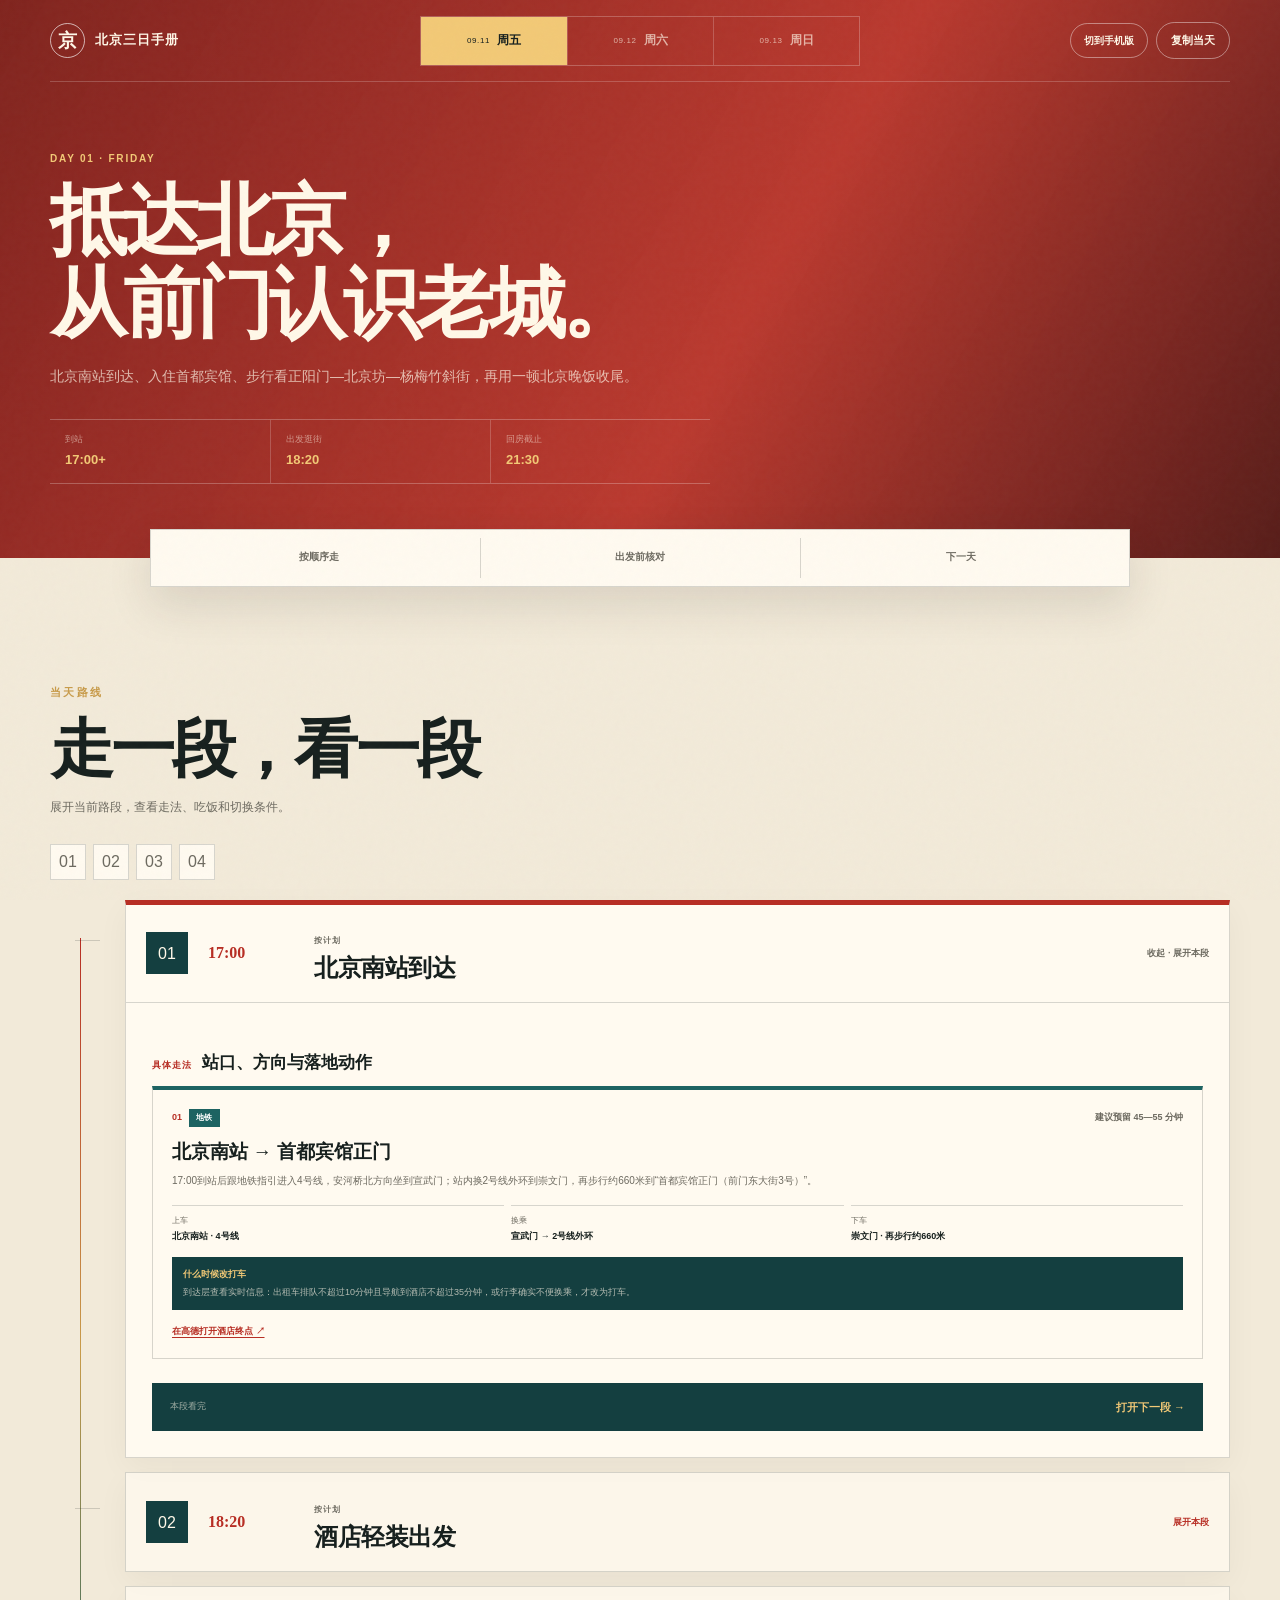
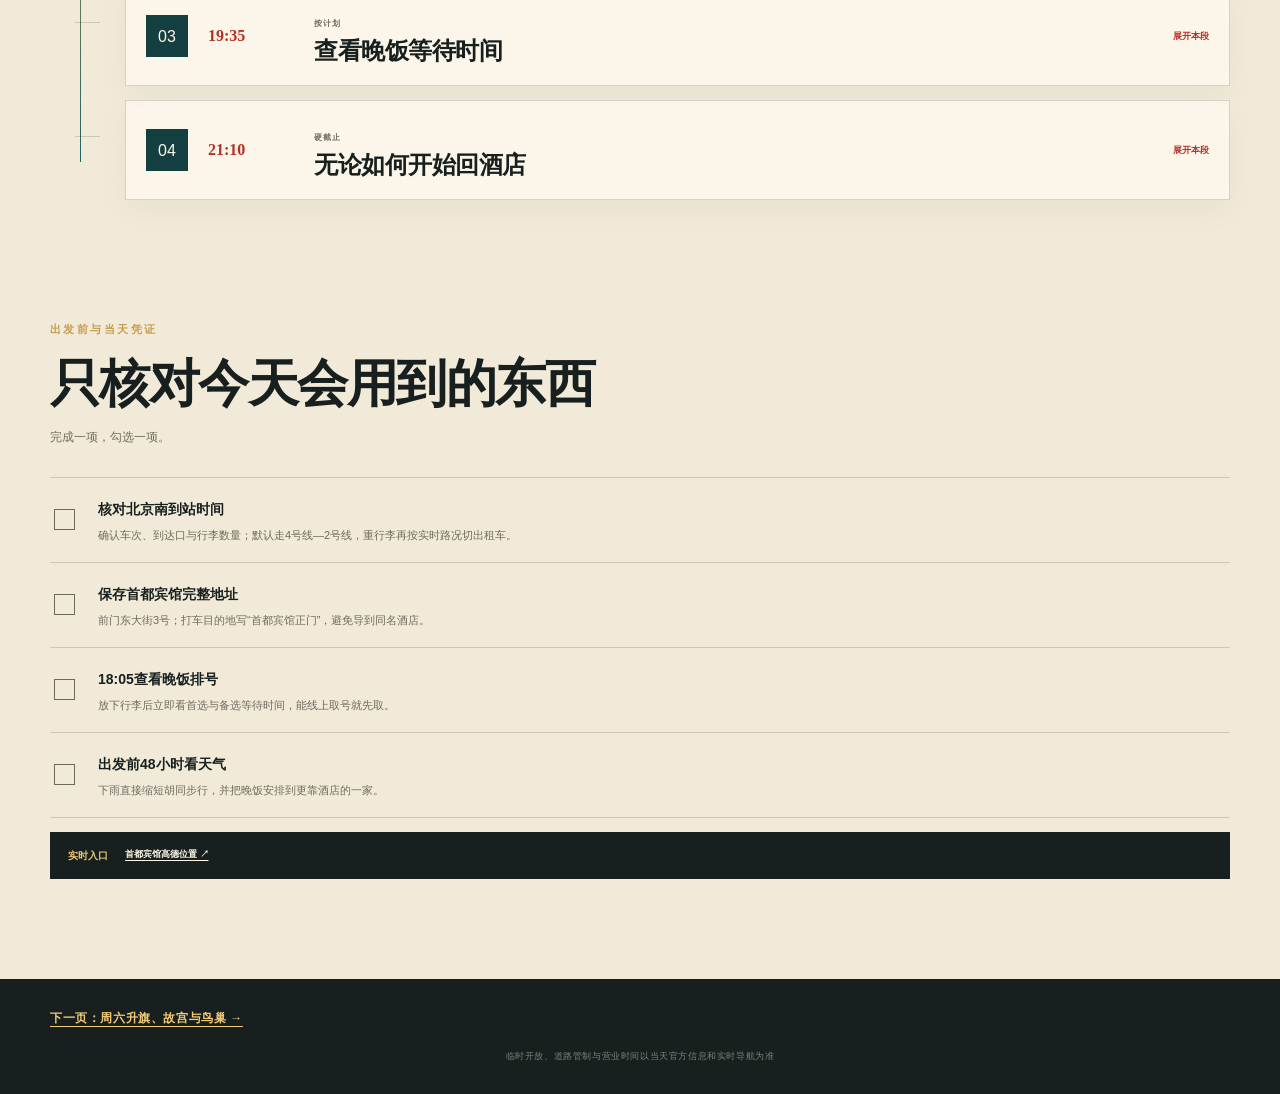
==== friday.html @ 3144ec27 "Publish Beijing three-day travel guide" ====
<!doctype html>
<html lang="zh-CN">
<head>
  <meta charset="utf-8">
  <meta name="viewport" content="width=device-width, initial-scale=1">
  <meta name="description" content="2026年9月11日北京周五抵达、前门老城与晚餐完整执行页">
  <title>周五｜抵达北京与前门老城</title>
  <link rel="stylesheet" href="styles.css">
  <link rel="stylesheet" href="daily.css">
</head>
<body data-day="friday">
  <header class="daily-hero">
    <nav class="day-switcher" aria-label="切换每日行程">
      <a class="daily-brand" href="friday.html"><span>京</span><b>北京三日手册</b></a>
      <div class="day-tabs">
        <a href="friday.html" aria-current="page"><small>09.11</small><b>周五</b></a>
        <a href="saturday.html"><small>09.12</small><b>周六</b></a>
        <a href="sunday.html"><small>09.13</small><b>周日</b></a>
      </div>
      <div class="day-actions"><button id="viewMode" type="button" aria-pressed="false">切到手机版</button><button id="copyDay" type="button">复制当天</button></div>
    </nav>
    <div class="daily-hero-inner">
      <p class="daily-sequence">DAY 01 · FRIDAY</p>
      <h1>抵达北京，<br>从前门认识老城。</h1>
      <p>北京南站到达、入住首都宾馆、步行看正阳门—北京坊—杨梅竹斜街，再用一顿北京晚饭收尾。</p>
      <dl><div><dt>到站</dt><dd>17:00+</dd></div><div><dt>出发逛街</dt><dd>18:20</dd></div><div><dt>回房截止</dt><dd>21:30</dd></div></dl>
    </div>
  </header>
  <main class="daily-page-main">
    <nav class="daily-index" aria-label="本页索引"><a href="#journey">按顺序走</a><a href="#before-you-go">出发前核对</a><a href="saturday.html">下一天</a></nav>
    <section class="daily-loading" id="dailyLoading"><span></span><p>正在整理周五手册…</p></section>
    <section class="daily-journey" id="journey"><div id="journeyContent"></div></section>
    <section class="daily-before" id="before-you-go"></section>
  </main>
  <footer class="daily-footer"><a href="saturday.html">下一页：周六升旗、故宫与鸟巢 →</a><p>临时开放、道路管制与营业时间以当天官方信息和实时导航为准</p></footer>
  <div class="toast" id="toast" role="status" aria-live="polite"></div>
  <script src="daily-page.js" defer></script>
</body>
</html>
---- styles.css ----
:root {
  --paper: #f2ead9;
  --paper-deep: #e5d8bf;
  --cream: #fffaf0;
  --ink: #17201e;
  --muted: #6d6a60;
  --cinnabar: #b72e24;
  --red-dark: #7e201b;
  --jade: #1d6362;
  --jade-dark: #143f40;
  --gold: #c89b4a;
  --line: rgba(23, 32, 30, .17);
  --shadow: 0 18px 45px rgba(41, 35, 25, .12);
  --display: "STSong", "Songti SC", "SimSun", serif;
  --body: "FZLanTingHeiS-R-GB", "PingFang SC", "Microsoft YaHei", sans-serif;
}

* { box-sizing: border-box; }

html { scroll-behavior: smooth; }

body {
  margin: 0;
  color: var(--ink);
  background: var(--paper);
  font-family: var(--body);
  line-height: 1.7;
}

body::before {
  content: "";
  position: fixed;
  inset: 0;
  pointer-events: none;
  z-index: 100;
  opacity: .18;
  background-image: url("data:image/svg+xml,%3Csvg viewBox='0 0 180 180' xmlns='http://www.w3.org/2000/svg'%3E%3Cfilter id='n'%3E%3CfeTurbulence type='fractalNoise' baseFrequency='.85' numOctaves='3' stitchTiles='stitch'/%3E%3C/filter%3E%3Crect width='100%25' height='100%25' filter='url(%23n)' opacity='.13'/%3E%3C/svg%3E");
}

a { color: inherit; }
button, input { font: inherit; }
button { color: inherit; }

:focus-visible {
  outline: 3px solid var(--gold);
  outline-offset: 3px;
}

.paper-noise {
  position: absolute;
  inset: 0 0 auto;
  height: 660px;
  overflow: hidden;
  pointer-events: none;
}

.paper-noise::before,
.paper-noise::after {
  content: "";
  position: absolute;
  border: 1px solid rgba(255,255,255,.12);
  border-radius: 50%;
}

.paper-noise::before { width: 420px; height: 420px; right: -110px; top: 90px; }
.paper-noise::after { width: 250px; height: 250px; right: -25px; top: 175px; }

.hero {
  min-height: 660px;
  color: #fff8e8;
  background:
    linear-gradient(120deg, rgba(126,32,27,.98), rgba(183,46,36,.94) 57%, rgba(84,25,22,.98)),
    repeating-linear-gradient(90deg, transparent 0 79px, rgba(255,255,255,.04) 80px 81px);
  position: relative;
  overflow: hidden;
}

.hero::after {
  content: "北 京";
  position: absolute;
  right: -30px;
  bottom: 15px;
  color: rgba(255,255,255,.045);
  font: 700 220px/1 var(--display);
  letter-spacing: -.12em;
  pointer-events: none;
}

.topbar {
  width: min(1200px, calc(100% - 48px));
  min-height: 76px;
  margin: 0 auto;
  display: flex;
  align-items: center;
  gap: 34px;
  border-bottom: 1px solid rgba(255,255,255,.2);
  position: relative;
  z-index: 2;
}

.brand {
  display: inline-flex;
  align-items: center;
  gap: 12px;
  text-decoration: none;
  white-space: nowrap;
}

.brand span {
  width: 38px;
  height: 38px;
  display: grid;
  place-items: center;
  border: 1px solid rgba(255,255,255,.72);
  border-radius: 50%;
  font-family: var(--display);
  font-size: 21px;
}

.brand b { font-size: 15px; letter-spacing: .08em; }

.nav-links {
  display: flex;
  align-items: center;
  gap: 24px;
  margin-left: auto;
}

.nav-links a {
  color: rgba(255,248,232,.75);
  text-decoration: none;
  font-size: 13px;
  position: relative;
}

.nav-links a:hover,
.nav-links a.active { color: #fff; }

.nav-links a.active::after {
  content: "";
  position: absolute;
  left: 0;
  right: 0;
  bottom: -10px;
  height: 2px;
  background: var(--gold);
}

.copy-plan,
.quiet-link {
  border: 0;
  background: transparent;
  cursor: pointer;
}

.copy-plan {
  padding: 8px 14px;
  border: 1px solid rgba(255,255,255,.42);
  border-radius: 999px;
  color: #fff8e8;
  font-size: 12px;
}

.copy-plan:hover { background: rgba(255,255,255,.1); }

.hero-inner {
  width: min(1120px, calc(100% - 48px));
  margin: 0 auto;
  padding: 86px 0 92px;
  display: grid;
  grid-template-columns: minmax(0, 1.5fr) minmax(300px, .7fr);
  align-items: center;
  gap: 82px;
  position: relative;
  z-index: 1;
}

.eyebrow {
  margin: 0 0 14px;
  color: var(--gold);
  font-size: 11px;
  font-weight: 800;
  letter-spacing: .22em;
  text-transform: uppercase;
}

.hero h1 {
  margin: 0;
  max-width: 720px;
  font: 700 clamp(46px, 6vw, 78px)/1.12 var(--display);
  letter-spacing: -.04em;
}

.hero h1 em { color: #f2c976; font-style: normal; }

.hero-lead {
  max-width: 650px;
  margin: 25px 0 0;
  color: rgba(255,248,232,.79);
  font-size: 16px;
}

.hero-actions {
  display: flex;
  align-items: center;
  gap: 20px;
  margin-top: 30px;
}

.primary-link {
  padding: 12px 20px;
  color: var(--red-dark);
  background: #f4cf7d;
  border-radius: 2px;
  text-decoration: none;
  font-size: 13px;
  font-weight: 800;
}

.quiet-link {
  color: rgba(255,248,232,.8);
  text-decoration: underline;
  text-underline-offset: 5px;
  font-size: 13px;
}

.status-row { display: flex; flex-wrap: wrap; gap: 8px; margin-top: 30px; }

.status {
  padding: 5px 9px;
  border: 1px solid rgba(255,255,255,.25);
  color: rgba(255,248,232,.78);
  font-size: 10px;
  letter-spacing: .04em;
}

.status.locked { color: #fff; border-color: rgba(244,207,125,.68); }
.status.pending { border-style: dashed; }

.trip-ticket {
  padding: 24px 25px 18px;
  color: var(--ink);
  background: var(--cream);
  border-radius: 3px;
  box-shadow: 0 24px 70px rgba(51,17,14,.33);
  transform: rotate(1.5deg);
  position: relative;
}

.trip-ticket::before,
.trip-ticket::after {
  content: "";
  position: absolute;
  width: 18px;
  height: 18px;
  top: 53%;
  border-radius: 50%;
  background: #94261f;
}

.trip-ticket::before { left: -9px; }
.trip-ticket::after { right: -9px; }

.ticket-head,
.ticket-route { display: flex; align-items: center; justify-content: space-between; }

.ticket-head {
  padding-bottom: 16px;
  border-bottom: 1px dashed var(--line);
  color: var(--muted);
  font-size: 10px;
  font-weight: 800;
  letter-spacing: .16em;
}

.ticket-head b {
  width: 34px;
  height: 34px;
  display: grid;
  place-items: center;
  color: var(--cream);
  background: var(--cinnabar);
  border-radius: 50%;
  font: 700 18px var(--display);
}

.ticket-route { gap: 12px; padding: 22px 0 18px; font: 700 22px var(--display); }
.ticket-route i { flex: 1; height: 1px; background: var(--ink); position: relative; }
.ticket-route i::after { content: "◆"; position: absolute; right: 42%; top: -10px; color: var(--cinnabar); font-size: 12px; }
.trip-ticket dl { display: grid; grid-template-columns: 1fr 1fr; gap: 12px; margin: 0; }
.trip-ticket dl div { border-top: 1px solid var(--line); padding-top: 9px; }
.trip-ticket dt { color: var(--muted); font-size: 10px; }
.trip-ticket dd { margin: 2px 0 0; font-size: 13px; font-weight: 800; }
.trip-ticket > p { margin: 17px 0 0; padding-top: 12px; border-top: 1px dashed var(--line); color: var(--cinnabar); font-size: 12px; font-weight: 800; text-align: center; }

.axis-band {
  position: absolute;
  left: 0;
  right: 0;
  bottom: 0;
  height: 45px;
  display: flex;
  align-items: center;
  justify-content: center;
  gap: 14px;
  color: rgba(255,248,232,.55);
  border-top: 1px solid rgba(255,255,255,.16);
  font-size: 10px;
  letter-spacing: .12em;
}

.axis-band i { width: 45px; height: 1px; background: rgba(255,255,255,.28); }

main { overflow: hidden; }
section { scroll-margin-top: 78px; }

.overview-section,
.execution-section,
.transport-section,
.day-section,
.food-section,
.booking-section,
.source-desk {
  width: min(1180px, calc(100% - 48px));
  margin: 0 auto;
}

.overview-section { padding: 100px 0 84px; }

.execution-section {
  padding: 88px clamp(24px, 3vw, 40px) 96px;
  border-top: 1px solid rgba(255,255,255,.12);
  color: #f9f1e2;
  background:
    linear-gradient(120deg, rgba(20,63,64,.99), rgba(17,49,50,.98)),
    repeating-linear-gradient(0deg, transparent 0 39px, rgba(255,255,255,.025) 40px 41px);
  position: relative;
}

.execution-section::before {
  content: "出 发";
  position: absolute;
  top: 20px;
  right: 3vw;
  color: rgba(255,255,255,.035);
  font: 800 clamp(72px, 12vw, 170px)/1 var(--body);
  letter-spacing: -.08em;
  pointer-events: none;
}

.execution-heading {
  display: flex;
  align-items: end;
  justify-content: space-between;
  gap: 32px;
  margin-bottom: 30px;
  position: relative;
}

.execution-heading > div { max-width: 760px; }
.execution-heading h2 { margin: 0; font: 700 clamp(36px, 4vw, 54px)/1.16 var(--display); }
.execution-heading p:last-child { margin: 14px 0 0; color: rgba(249,241,226,.66); }

.freeze-link {
  flex: 0 0 auto;
  padding: 10px 14px;
  color: #f2c976;
  border: 1px solid rgba(242,201,118,.42);
  text-decoration: none;
  font-size: 11px;
  font-weight: 800;
}

.execution-legend {
  display: flex;
  align-items: center;
  flex-wrap: wrap;
  gap: 14px 20px;
  padding: 13px 16px;
  border: 1px solid rgba(255,255,255,.13);
  background: rgba(0,0,0,.09);
  font-size: 10px;
}

.execution-legend span { display: inline-flex; align-items: center; gap: 7px; color: rgba(249,241,226,.7); }
.execution-legend i { width: 9px; height: 9px; border-radius: 50%; }
.execution-legend i.confirmed { background: #f2c976; }
.execution-legend i.provisional { border: 1px dashed rgba(249,241,226,.7); }
.execution-legend i.live { background: var(--cinnabar); }
.execution-legend b { margin-left: auto; color: #fff; font-weight: 700; }

.dispatch-grid {
  display: grid;
  grid-template-columns: .92fr 1.18fr .92fr;
  gap: 14px;
  margin-top: 16px;
  align-items: start;
}

.dispatch-card {
  border: 1px solid rgba(255,255,255,.16);
  background: rgba(255,255,255,.035);
  box-shadow: 0 18px 45px rgba(0,0,0,.11);
}

.dispatch-card.featured { background: rgba(255,255,255,.075); border-top: 4px solid #f2c976; }
.dispatch-card > header { min-height: 153px; padding: 23px 23px 20px; border-bottom: 1px solid rgba(255,255,255,.12); }
.dispatch-card > header span { color: #f2c976; font-size: 10px; font-weight: 900; letter-spacing: .15em; }
.dispatch-card > header h3 { margin: 7px 0 7px; font: 700 24px/1.25 var(--display); }
.dispatch-card > header p { margin: 0; color: rgba(249,241,226,.56); font-size: 11px; }

.dispatch-list { margin: 0; padding: 0; list-style: none; }
.dispatch-list li { display: grid; grid-template-columns: 56px 1fr; gap: 12px; padding: 17px 20px; border-bottom: 1px solid rgba(255,255,255,.1); position: relative; }
.dispatch-list li::before { content: ""; width: 3px; position: absolute; left: 0; top: 14px; bottom: 14px; background: #f2c976; }
.dispatch-list li.provisional::before { background: transparent; border-left: 2px dashed rgba(249,241,226,.46); }
.dispatch-list li.live::before { background: #d55a4e; }
.dispatch-list li.hard { background: rgba(183,46,36,.15); }
.dispatch-list time { color: #f2c976; font-size: 11px; font-weight: 900; }
.dispatch-list b { display: block; font-size: 12px; }
.dispatch-list p { margin: 5px 0 0; color: rgba(249,241,226,.58); font-size: 10px; line-height: 1.65; }

.route-buttons { display: flex; flex-wrap: wrap; gap: 7px; padding: 16px 20px 20px; }
.route-buttons a { padding: 6px 9px; border: 1px solid rgba(255,255,255,.16); color: rgba(249,241,226,.78); text-decoration: none; font-size: 9px; font-weight: 800; }
.route-buttons a:hover { color: #f2c976; border-color: rgba(242,201,118,.52); }

.switchboard {
  display: grid;
  grid-template-columns: repeat(4, 1fr);
  margin-top: 16px;
  border: 1px solid rgba(255,255,255,.14);
}

.switchboard div { padding: 17px 18px; }
.switchboard div + div { border-left: 1px solid rgba(255,255,255,.13); }
.switchboard span { display: block; color: #f2c976; font-size: 9px; font-weight: 900; }
.switchboard b { display: block; margin-top: 6px; font-size: 12px; }
.switchboard p { margin: 5px 0 0; color: rgba(249,241,226,.55); font-size: 10px; }

.food-section .section-heading { max-width: 920px; }

.transfer-desk {
  margin-top: 16px;
  padding: 25px;
  display: grid;
  grid-template-columns: 260px 1fr;
  gap: 28px;
  border: 1px solid rgba(255,255,255,.14);
  background: rgba(0,0,0,.08);
}

.transfer-title h3 { margin: 0; font: 700 24px/1.25 var(--display); }
.transfer-title > p:last-child { margin: 10px 0 0; color: rgba(249,241,226,.55); font-size: 10px; }
.transfer-table { display: grid; grid-template-columns: 1fr 1fr; }
.transfer-table div { padding: 11px 15px; border-left: 1px solid rgba(255,255,255,.1); border-bottom: 1px solid rgba(255,255,255,.1); }
.transfer-table div:nth-last-child(-n+2) { border-bottom: 0; }
.transfer-table span { display: block; color: #f2c976; font-size: 9px; font-weight: 900; }
.transfer-table b { display: block; margin-top: 3px; font-size: 11px; }
.transfer-table p { margin: 3px 0 0; color: rgba(249,241,226,.53); font-size: 9px; }

.transfer-more {
  display: inline-block;
  margin-top: 13px;
  color: #f2c976;
  font-size: 10px;
  font-weight: 800;
  text-decoration: none;
  border-bottom: 1px solid rgba(242,201,118,.4);
}

.transport-section { padding: 104px 0 108px; }

.transport-heading {
  display: grid;
  grid-template-columns: minmax(0, 1fr) 310px;
  align-items: end;
  gap: 48px;
  margin-bottom: 34px;
}

.transport-heading > div:first-child { max-width: 760px; }
.transport-heading h2 { margin: 0; font: 700 clamp(36px, 4vw, 54px)/1.16 var(--display); letter-spacing: -.03em; }
.transport-heading > div:first-child > p:last-child { margin: 14px 0 0; color: var(--muted); font-size: 13px; }

.map-truth {
  padding: 16px 18px;
  color: #f9f1e2;
  background: var(--jade-dark);
  border-left: 4px solid var(--gold);
}

.map-truth b,
.map-truth span { display: block; }
.map-truth b { margin-bottom: 7px; color: #f2c976; font-size: 11px; }
.map-truth span { color: rgba(249,241,226,.67); font-size: 9px; line-height: 1.75; }

.city-orientation {
  display: grid;
  grid-template-columns: minmax(0, 1.55fr) minmax(285px, .65fr);
  gap: 18px;
}

.city-map-card,
.transport-rules {
  margin: 0;
  border: 1px solid var(--line);
  background: rgba(255,250,240,.56);
}

.city-map-card { padding: 21px 23px 17px; }
.city-map-card figcaption { display: flex; align-items: baseline; justify-content: space-between; gap: 20px; margin-bottom: 13px; }
.city-map-card figcaption b { font: 700 22px var(--display); }
.city-map-card figcaption span { color: var(--muted); font-size: 10px; }
.city-route-map { display: block; width: 100%; max-height: 520px; border: 1px solid rgba(23,32,30,.1); background: #e8ddc6; }
.city-grid { fill: none; stroke: rgba(87,77,59,.16); stroke-width: 1; stroke-dasharray: 3 8; }
.line-friday,
.line-saturday,
.line-sunday { fill: none; stroke-width: 7; stroke-linecap: round; stroke-linejoin: round; opacity: .82; }
.line-friday { stroke: var(--cinnabar); }
.line-saturday { stroke: var(--jade); }
.line-sunday { stroke: var(--gold); }
.city-node circle { fill: var(--ink); stroke: #f7eedc; stroke-width: 4; }
.city-node.home circle { fill: var(--cinnabar); }
.city-node text { fill: var(--ink); font: 700 14px var(--body); paint-order: stroke; stroke: #e8ddc6; stroke-width: 5; stroke-linejoin: round; }
.north-mark { fill: var(--cinnabar); font: 900 14px var(--body); letter-spacing: .12em; }
.city-map-legend { display: flex; flex-wrap: wrap; gap: 18px; margin-top: 12px; color: var(--muted); font-size: 10px; }
.city-map-legend span { display: inline-flex; align-items: center; gap: 7px; }
.city-map-legend i { width: 24px; height: 4px; }
.city-map-legend .fri { background: var(--cinnabar); }
.city-map-legend .sat { background: var(--jade); }
.city-map-legend .sun { background: var(--gold); }

.transport-rules { padding: 24px; }
.transport-rules h3 { margin: 0; font: 700 25px var(--display); }
.transport-rules ol { margin: 19px 0 17px; padding: 0; list-style: none; counter-reset: traffic-rule; }
.transport-rules li { display: grid; grid-template-columns: 26px 1fr; gap: 8px 10px; padding: 13px 0; counter-increment: traffic-rule; }
.transport-rules li + li { border-top: 1px solid var(--line); }
.transport-rules li::before { content: "0" counter(traffic-rule); grid-row: 1 / 3; color: var(--cinnabar); font-size: 9px; font-weight: 900; }
.transport-rules li b { font-size: 12px; }
.transport-rules li span { color: var(--muted); font-size: 10px; line-height: 1.65; }
.transport-rules > a { color: var(--cinnabar); font-size: 10px; font-weight: 800; text-underline-offset: 3px; }

.transport-day {
  margin-top: 24px;
  padding: 28px;
  border: 1px solid var(--line);
  background: rgba(255,250,240,.42);
  scroll-margin-top: 86px;
}

.transport-day.saturday-transport { border-top: 5px solid var(--jade); }
.transport-day.sunday-transport { border-top: 5px solid var(--gold); }
.transport-day:not(.saturday-transport):not(.sunday-transport) { border-top: 5px solid var(--cinnabar); }

.transport-day-head {
  display: grid;
  grid-template-columns: minmax(0, 1.15fr) minmax(280px, .85fr);
  gap: 34px;
  align-items: end;
  margin-bottom: 22px;
}

.transport-day-head span { color: var(--cinnabar); font-size: 9px; font-weight: 900; letter-spacing: .16em; }
.saturday-transport .transport-day-head span { color: var(--jade); }
.sunday-transport .transport-day-head span { color: #8b641d; }
.transport-day-head h3 { margin: 5px 0 0; font: 700 28px/1.25 var(--display); }
.transport-day-head p { margin: 0; padding-left: 16px; color: var(--muted); border-left: 2px solid var(--gold); font-size: 11px; }
.transport-day-head p b { display: block; margin-bottom: 3px; color: var(--ink); }

.route-ribbon {
  display: flex;
  align-items: center;
  gap: 9px;
  margin: 0 0 18px;
  padding: 13px 15px;
  overflow-x: auto;
  color: rgba(249,241,226,.82);
  background: var(--jade-dark);
  scrollbar-width: thin;
}
.route-ribbon span { flex: 0 0 auto; font-size: 10px; font-weight: 800; }
.route-ribbon i { width: 28px; height: 2px; flex: 0 0 28px; position: relative; background: rgba(255,255,255,.34); }
.route-ribbon i::after { content: ""; position: absolute; right: -1px; top: -3px; border: 4px solid transparent; border-left-color: currentColor; }
.route-ribbon i.walk { color: #f2c976; background: repeating-linear-gradient(90deg, #f2c976 0 5px, transparent 5px 8px); }
.route-ribbon i.car { color: #e47a6d; background: #e47a6d; }
.route-ribbon i.metro { color: #7bc0bd; background: #7bc0bd; }
.sunday-ribbon { background: #6f5422; }

.journey-grid { display: grid; grid-template-columns: repeat(2, minmax(0, 1fr)); gap: 13px; }
.journey-grid.three { grid-template-columns: repeat(3, minmax(0, 1fr)); }
.journey-leg {
  min-width: 0;
  padding: 19px;
  border: 1px solid var(--line);
  background: var(--cream);
  display: flex;
  flex-direction: column;
}
.journey-leg.primary-leg { border-top: 4px solid var(--jade); }
.journey-leg.alert-leg { border-top: 4px solid var(--cinnabar); background: #fff3e2; }
.leg-top { display: flex; align-items: center; flex-wrap: wrap; gap: 7px; }
.leg-top > b { margin-left: auto; color: var(--muted); font-size: 9px; }
.leg-no { color: var(--cinnabar); font-size: 9px; font-weight: 900; }
.mode { padding: 2px 7px; color: #fff; font-size: 8px; font-weight: 900; letter-spacing: .04em; }
.mode.walk { background: #8f6720; }
.mode.car { background: var(--cinnabar); }
.mode.metro { background: var(--jade); }
.mode.crowd { background: var(--ink); }
.journey-leg h4 { margin: 12px 0 8px; font: 700 19px/1.35 var(--display); }
.journey-leg > p { margin: 0; color: var(--muted); font-size: 10px; line-height: 1.7; }
.leg-details,
.return-branches dl { display: grid; grid-template-columns: repeat(3, minmax(0, 1fr)); gap: 7px; margin: 16px 0 0; }
.leg-details div,
.return-branches dl div { padding-top: 8px; border-top: 1px solid var(--line); }
.leg-details dt,
.return-branches dt { color: var(--muted); font-size: 8px; }
.leg-details dd,
.return-branches dd { margin: 2px 0 0; font-size: 9px; font-weight: 800; line-height: 1.5; }
.leg-switch { margin-top: 14px; padding: 10px 11px; color: #f9f1e2; background: var(--jade-dark); }
.alert-leg .leg-switch { background: var(--red-dark); }
.leg-switch b,
.leg-switch span { display: block; }
.leg-switch b { color: #f2c976; font-size: 9px; }
.leg-switch span { margin-top: 3px; color: rgba(249,241,226,.7); font-size: 9px; line-height: 1.55; }
.map-action { display: inline-block; align-self: flex-start; margin-top: auto; padding-top: 14px; color: var(--cinnabar); font-size: 9px; font-weight: 900; text-underline-offset: 3px; }

.return-branches {
  display: grid;
  grid-template-columns: repeat(2, minmax(0, 1fr));
  gap: 13px;
  margin-top: 18px;
}
.branch-label { grid-column: 1 / -1; display: flex; align-items: baseline; gap: 12px; padding: 13px 16px; color: #f9f1e2; background: #6f5422; }
.branch-label span { color: #f2c976; font-size: 9px; font-weight: 900; }
.branch-label b { font-size: 12px; }
.return-branches article { padding: 20px; border: 1px solid var(--line); background: var(--cream); }
.branch-tag { color: #8b641d; font-size: 9px; font-weight: 900; letter-spacing: .08em; }
.return-branches h4 { margin: 7px 0 8px; font: 700 19px/1.4 var(--display); }
.return-branches article > p { margin: 0; color: var(--muted); font-size: 10px; }

.station-finish {
  display: grid;
  grid-template-columns: minmax(260px, .7fr) minmax(0, 1.1fr) auto;
  align-items: center;
  gap: 24px;
  margin-top: 13px;
  padding: 18px 20px;
  color: #f9f1e2;
  background: var(--red-dark);
}
.station-finish span { color: #f2c976; font-size: 9px; font-weight: 900; }
.station-finish h3 { margin: 3px 0 0; font: 700 19px/1.35 var(--display); }
.station-finish p { margin: 0; color: rgba(249,241,226,.7); font-size: 10px; }
.station-finish a { color: #f2c976; white-space: nowrap; font-size: 9px; font-weight: 900; }

.transport-source-note {
  display: grid;
  grid-template-columns: auto minmax(0, 1fr) auto;
  align-items: center;
  gap: 20px;
  margin-top: 18px;
  padding: 17px 20px;
  border: 1px dashed var(--line);
}
.transport-source-note > b { color: var(--cinnabar); font: 700 17px var(--display); }
.transport-source-note > p { margin: 0; color: var(--muted); font-size: 10px; }
.transport-source-note > div { display: flex; flex-direction: column; align-items: flex-start; gap: 3px; }
.transport-source-note a { color: var(--jade); font-size: 9px; font-weight: 800; }

.section-heading { max-width: 720px; margin-bottom: 34px; }
.section-heading h2,
.day-intro h2 {
  margin: 0;
  font: 700 clamp(34px, 4vw, 52px)/1.2 var(--display);
  letter-spacing: -.03em;
}
.section-heading > p:last-child,
.day-intro > div > p:last-child { color: var(--muted); }

.overview-grid {
  display: grid;
  grid-template-columns: repeat(3, 1fr);
  gap: 16px;
}

.overview-card {
  min-height: 310px;
  padding: 27px;
  border: 1px solid var(--line);
  background: rgba(255,250,240,.48);
  position: relative;
  overflow: hidden;
}

.overview-card::after {
  content: attr(data-day);
  position: absolute;
  right: -3px;
  bottom: -31px;
  color: rgba(23,32,30,.04);
  font: 700 120px/1 var(--display);
}

.overview-card:nth-child(2) { color: #fffaf0; background: var(--jade-dark); border-color: var(--jade-dark); }
.overview-card:nth-child(2) p, .overview-card:nth-child(2) small { color: rgba(255,250,240,.68); }
.overview-card:nth-child(2) a { color: #f2c976; }
.day-stamp { display: inline-block; color: var(--cinnabar); font-size: 11px; font-weight: 900; letter-spacing: .12em; }
.overview-card:nth-child(2) .day-stamp { color: #f2c976; }
.overview-card small { display: block; margin-top: 24px; color: var(--muted); }
.overview-card h3 { margin: 9px 0 12px; font: 700 26px var(--display); }
.overview-card p { margin: 0; color: var(--muted); font-size: 14px; }
.overview-card a { display: inline-block; margin-top: 22px; color: var(--cinnabar); font-size: 13px; font-weight: 800; text-decoration: none; }

.decision-strip {
  margin-top: 18px;
  display: grid;
  grid-template-columns: repeat(3, 1fr);
  border: 1px solid var(--line);
  background: var(--cream);
}

.decision-strip div { padding: 17px 21px; display: flex; gap: 10px; align-items: baseline; }
.decision-strip div + div { border-left: 1px solid var(--line); }
.decision-strip b { color: var(--cinnabar); font-size: 11px; white-space: nowrap; }
.decision-strip span { color: var(--muted); font-size: 12px; }

.day-section { padding: 105px 0; border-top: 1px solid var(--line); }
.saturday-section { width: 100%; max-width: none; padding-left: max(24px, calc((100% - 1180px)/2)); padding-right: max(24px, calc((100% - 1180px)/2)); color: #f9f1e2; background: var(--jade-dark); border-top: 0; }
.saturday-section .day-kicker, .saturday-section .eyebrow { color: #e2b85e; }
.saturday-section .day-intro > div > p:last-child { color: rgba(249,241,226,.68); }
.saturday-section .day-number { color: rgba(249,241,226,.08); }
.saturday-section .day-rule { color: rgba(249,241,226,.76); background: rgba(249,241,226,.06); border-color: rgba(249,241,226,.16); border-left-color: #efc76d; }
.saturday-section .day-rule b { color: #efc76d; }

.day-intro {
  display: grid;
  grid-template-columns: 110px minmax(0, 760px) 1fr;
  gap: 28px;
  align-items: end;
  margin-bottom: 46px;
}
.day-number { font: 700 92px/.8 var(--display); color: rgba(183,46,36,.12); }
.day-kicker { margin: 0 0 8px; color: var(--cinnabar); font-size: 11px; font-weight: 900; letter-spacing: .16em; }
.day-intro h2 { font-size: clamp(32px, 4vw, 47px); }
.day-intro > div > p:last-child { margin: 14px 0 0; font-size: 14px; }
.day-rule {
  height: auto;
  margin: 0 0 2px;
  padding: 14px 16px;
  color: var(--muted);
  background: rgba(255,250,240,.48);
  border: 1px solid var(--line);
  border-left: 3px solid var(--cinnabar);
  font-size: 11px;
  line-height: 1.65;
}
.day-rule b { display: block; margin-bottom: 3px; color: var(--cinnabar); font-size: 10px; letter-spacing: .08em; }

.day-layout { display: grid; grid-template-columns: minmax(0, 1.05fr) minmax(330px, .95fr); gap: 28px; align-items: start; }
.timeline-panel,
.map-card,
.experience-grid > article,
.palace-plan,
.night-plan,
.comment-proof,
.fallback-card {
  border: 1px solid var(--line);
  background: rgba(255,250,240,.5);
}
.saturday-section .timeline-panel,
.saturday-section .map-card,
.saturday-section .palace-plan,
.saturday-section .night-plan,
.saturday-section .comment-proof {
  border-color: rgba(249,241,226,.15);
  background: rgba(255,255,255,.04);
}

.timeline-panel { padding: 26px 27px; }
.panel-title { display: flex; align-items: center; justify-content: space-between; gap: 15px; margin-bottom: 12px; }
.panel-title h3 { margin: 0; font: 700 23px var(--display); }
.panel-title span { color: var(--muted); font-size: 11px; }
.saturday-section .panel-title span { color: rgba(249,241,226,.55); }
.timeline { list-style: none; margin: 0; padding: 0; }
.timeline li { display: grid; grid-template-columns: 75px 1fr; gap: 18px; position: relative; padding: 20px 0; }
.timeline li + li { border-top: 1px solid var(--line); }
.saturday-section .timeline li + li { border-color: rgba(249,241,226,.13); }
.timeline time { color: var(--cinnabar); font: 800 13px var(--body); letter-spacing: .02em; }
.saturday-section .timeline time { color: #efc76d; }
.timeline b { font-size: 14px; }
.timeline p { margin: 6px 0 0; color: var(--muted); font-size: 12px; line-height: 1.65; }
.saturday-section .timeline p { color: rgba(249,241,226,.63); }

.tag {
  display: inline-flex;
  margin: 0 6px 0 0;
  padding: 2px 6px;
  border: 1px solid var(--line);
  color: var(--muted);
  font-size: 9px;
  font-weight: 800;
  vertical-align: 2px;
}
.tag.red { color: var(--cinnabar); border-color: rgba(183,46,36,.32); }
.tag.jade { color: var(--jade); border-color: rgba(29,99,98,.35); }
.tag.gold { color: #895f13; border-color: rgba(200,155,74,.6); background: rgba(200,155,74,.12); }
.saturday-section .tag { color: rgba(249,241,226,.74); border-color: rgba(249,241,226,.25); }

.map-card { padding: 20px; position: sticky; top: 90px; }
.map-card header { display: flex; justify-content: space-between; align-items: baseline; gap: 16px; margin-bottom: 15px; }
.map-card h3 { margin: 0; font: 700 20px var(--display); }
.map-card header span { color: var(--muted); font-size: 10px; }
.saturday-section .map-card header span { color: rgba(249,241,226,.55); }
.route-map { width: 100%; height: auto; display: block; border: 1px solid var(--line); background: #e9dfca; }
.saturday-section .route-map { border-color: rgba(249,241,226,.15); background: #e8dec9; }
.map-road { fill: none; stroke: #b8ac93; stroke-width: 2; }
.map-road.major { stroke: #9e8e70; stroke-width: 4; }
.route-line { fill: none; stroke: var(--cinnabar); stroke-width: 5; stroke-linecap: round; stroke-linejoin: round; }
.route-line.dashed { stroke-dasharray: 9 7; }
.bus-line { fill: none; stroke: var(--jade); stroke-width: 6; stroke-linecap: round; }
.axis-stroke { fill: none; stroke: var(--gold); stroke-width: 3; stroke-dasharray: 6 4; }
.map-pin { fill: var(--cinnabar); stroke: #fff7e7; stroke-width: 3; }
.label { fill: var(--ink); font: 700 12px var(--body); paint-order: stroke; stroke: #eadfc8; stroke-width: 4; }
.map-note, .bus-label { fill: #6c6353; font: 10px var(--body); }
.bus-label { fill: var(--jade); font-weight: 800; }
.map-links { display: flex; flex-wrap: wrap; gap: 10px 16px; margin-top: 14px; }
.map-links a { color: var(--cinnabar); font-size: 11px; font-weight: 800; text-underline-offset: 3px; }
.saturday-section .map-links a { color: #efc76d; }

.experience-grid { margin-top: 24px; display: grid; grid-template-columns: repeat(3, 1fr); gap: 15px; }
.experience-grid > article { padding: 22px; }
.experience-grid h3 { margin: 0 0 9px; font: 700 20px var(--display); }
.experience-grid p { margin: 0; color: var(--muted); font-size: 12px; }
.experience-grid strong { display: block; margin-top: 14px; color: var(--cinnabar); font-size: 11px; }
.evidence { margin-top: 13px; padding-top: 12px; border-top: 1px dashed var(--line); color: var(--muted); font-size: 10px; }
.evidence a { color: var(--jade); }

.cut-card { margin-top: 16px; padding: 19px 22px; color: #f9f1e2; background: var(--red-dark); display: grid; grid-template-columns: auto 1fr; gap: 16px; align-items: center; }
.cut-card b { font: 700 19px var(--display); }
.cut-card p { margin: 0; color: rgba(249,241,226,.73); font-size: 12px; }

.saturday-clock { display: grid; grid-template-columns: 1fr 24px 1fr 24px 1fr 24px 1fr 24px 1fr 24px 1fr; align-items: center; margin: 24px 0; padding: 0 12px; border: 1px solid rgba(249,241,226,.15); }
.saturday-clock div { padding: 15px 8px; text-align: center; }
.saturday-clock i { height: 1px; background: rgba(239,199,109,.35); }
.saturday-clock b { display: block; color: #efc76d; font-size: 13px; }
.saturday-clock span { color: rgba(249,241,226,.6); font-size: 10px; }

.palace-plan { margin-top: 25px; padding: 26px; }
.palace-plan > header { display: flex; justify-content: space-between; gap: 24px; align-items: flex-start; }
.palace-plan h3 { margin: 0; font: 700 25px var(--display); }
.palace-plan header p { max-width: 560px; margin: 0; color: rgba(249,241,226,.62); font-size: 12px; }
.palace-axis { margin: 24px 0 0; display: flex; align-items: stretch; }
.palace-axis::before { display: none; }
.palace-axis > div {
  min-width: 0;
  flex: 1 1 0;
  padding: 16px 14px;
  border: 1px solid rgba(249,241,226,.15);
  background: rgba(255,255,255,.025);
}
.palace-axis > div.branch { border-top: 3px solid #efc76d; }
.palace-axis > div b { display: block; margin-bottom: 7px; color: #efc76d; font-size: 13px; }
.palace-axis > div span { display: block; min-height: 44px; color: #f9f1e2; font-size: 12px; font-weight: 750; line-height: 1.5; }
.palace-axis small { display: block; margin-top: 10px; color: rgba(249,241,226,.5); font-size: 10px; }
.palace-axis > i { width: 22px; height: 1px; flex: 0 0 22px; align-self: center; background: rgba(239,199,109,.55); }
.branch-choices { display: grid; grid-template-columns: 1fr 1fr; gap: 12px; margin-top: 24px; }
.branch-choices article { padding: 16px; border: 1px solid rgba(249,241,226,.15); }
.branch-choices h4 { margin: 0 0 6px; color: #efc76d; }
.branch-choices p { margin: 0; color: rgba(249,241,226,.62); font-size: 11px; }

.night-plan { margin-top: 20px; padding: 24px; }
.night-plan h3 { margin: 0 0 8px; font: 700 22px var(--display); }
.night-plan p { margin: 0; color: rgba(249,241,226,.62); font-size: 12px; }
.night-plan ul { margin: 14px 0 0; padding-left: 18px; color: rgba(249,241,226,.76); font-size: 12px; }
.egress-bar {
  display: grid;
  grid-template-columns: auto 1fr 36px auto 1fr 36px auto 1fr;
  align-items: center;
  gap: 10px;
  margin: 18px 0;
  padding: 15px 17px;
  border: 1px solid rgba(239,199,109,.25);
  background: rgba(239,199,109,.06);
}
.egress-bar b { color: #efc76d; font-size: 12px; white-space: nowrap; }
.egress-bar span { color: rgba(249,241,226,.58); font-size: 10px; }
.egress-bar i { height: 1px; background: rgba(239,199,109,.35); }
.night-options { display: grid; grid-template-columns: repeat(3, 1fr); gap: 12px; }
.night-options article { padding: 18px; border: 1px solid rgba(249,241,226,.15); background: rgba(255,255,255,.025); }
.night-options article.recommended { border-top: 4px solid #efc76d; }
.night-options article.not-recommended { opacity: .72; border-style: dashed; }
.night-options article > span { color: #efc76d; font-size: 9px; font-weight: 900; letter-spacing: .1em; }
.night-options h3 { margin: 8px 0; font-size: 18px; line-height: 1.35; }
.night-options dl { display: grid; grid-template-columns: repeat(3, 1fr); gap: 7px; margin: 16px 0 0; }
.night-options dl div { padding-top: 8px; border-top: 1px solid rgba(249,241,226,.13); }
.night-options dt { color: rgba(249,241,226,.45); font-size: 9px; }
.night-options dd { margin: 2px 0 0; color: #f9f1e2; font-size: 10px; font-weight: 800; }
.night-route { display: grid; grid-template-columns: repeat(4, 1fr); gap: 10px; margin-bottom: 16px; }
.night-route article { padding: 16px; border: 1px solid rgba(249,241,226,.14); background: rgba(255,255,255,.025); }
.night-route article > span { color: #efc76d; font-size: 9px; font-weight: 900; letter-spacing: .08em; }
.night-route h3 { margin: 8px 0 7px; font-size: 16px; }
.night-route p { font-size: 11px; }
.shichahai-proof { display: grid; grid-template-columns: minmax(280px,.9fr) minmax(0,1.1fr); gap: 22px; margin: 18px 0; padding: 18px; border: 1px solid rgba(239,199,109,.22); background: rgba(239,199,109,.04); }
.shichahai-proof figure { margin: 0; }
.shichahai-proof img { width: 100%; aspect-ratio: 4 / 3; display: block; object-fit: cover; background: #161b1b; }
.shichahai-proof figcaption { margin-top: 8px; color: rgba(249,241,226,.5); font-size: 9px; line-height: 1.55; }
.shichahai-proof .eyebrow { margin-bottom: 7px; color: #efc76d; }
.shichahai-proof h3 { margin-bottom: 10px; font-size: 21px; }
.shichahai-proof ul { padding-left: 17px; margin-top: 12px; font-size: 11px; }
.shichahai-proof li + li { margin-top: 5px; }
.shichahai-proof a { display: inline-block; margin-top: 11px; color: #efc76d; font-size: 10px; font-weight: 800; }
.food-options { grid-template-columns: 1.05fr 1fr 1fr; }
.recommendation-banner { display: flex; align-items: baseline; gap: 13px; margin-top: 14px; padding: 14px 17px; color: var(--jade-dark); background: #efc76d; }
.recommendation-banner b { white-space: nowrap; font: 700 17px var(--display); }
.recommendation-banner span { font-size: 10px; line-height: 1.6; }
.cross-day-rule { margin: 18px 0 26px; padding: 18px; color: #fff; background: var(--jade-dark); }
.cross-day-rule > span { display: block; margin-bottom: 10px; color: #efc76d; font-size: 9px; font-weight: 900; letter-spacing: .12em; }
.cross-day-rule-grid { display: grid; grid-template-columns: 1fr 1fr; gap: 1px; background: rgba(255,255,255,.16); }
.cross-day-rule-grid article { padding: 16px; background: rgba(16,55,50,.92); }
.cross-day-rule-grid small { display: block; color: rgba(255,255,255,.54); font-size: 8px; }
.cross-day-rule-grid b { display: block; margin: 5px 0 6px; color: #fff; font: 700 17px var(--display); }
.cross-day-rule-grid p { margin: 0; color: rgba(255,255,255,.68); font-size: 9px; line-height: 1.65; }
.cross-day-rule > p { margin: 11px 0 0; color: rgba(255,255,255,.6); font-size: 9px; line-height: 1.65; }

.lake-shape { fill: rgba(62,145,165,.27); stroke: rgba(29,99,98,.5); stroke-width: 2; }
.hill-shape { fill: rgba(102,125,76,.24); stroke: rgba(76,101,55,.42); stroke-width: 2; }
.boat-line { fill: none; stroke: var(--jade); stroke-width: 5; stroke-linecap: round; stroke-dasharray: 8 7; }
.sunday-highlights { grid-template-columns: repeat(3, 1fr); }

.comment-proof,
.fallback-card { margin-top: 20px; padding: 22px; }
.comment-proof h3,
.fallback-card h3 { margin: 0 0 8px; font: 700 21px var(--display); }
.comment-proof p,
.fallback-card p { margin: 0; color: var(--muted); font-size: 12px; }
.saturday-section .comment-proof p { color: rgba(249,241,226,.62); }
.proof-row { display: flex; flex-wrap: wrap; gap: 8px; margin-top: 15px; }
.proof-row span { padding: 5px 8px; color: var(--cinnabar); background: rgba(183,46,36,.08); border: 1px solid rgba(183,46,36,.2); font-size: 10px; }
.saturday-section .proof-row span { color: #efc76d; border-color: rgba(239,199,109,.3); background: rgba(239,199,109,.08); }

.fallback-card button {
  margin-top: 14px;
  padding: 9px 13px;
  color: #fff;
  background: var(--jade);
  border: 0;
  cursor: pointer;
  font-size: 11px;
  font-weight: 800;
}
.fallback-card button.selected { background: var(--cinnabar); }

.food-section { padding: 105px 0; }
.meal-sheet-tabs { display: flex; align-items: flex-end; gap: 3px; margin: 34px 0 0; padding: 10px 10px 0; overflow-x: auto; overflow-y: hidden; border-bottom: 1px solid var(--line); background: #f4ecdd; scrollbar-width: thin; }
.meal-sheet-tabs button { position: relative; flex: 0 0 auto; min-width: 142px; padding: 12px 18px 11px; color: var(--muted); text-align: left; background: rgba(249,241,226,.55); border: 1px solid var(--line); border-bottom: 0; cursor: pointer; transform: translateY(1px); transition: color .18s ease, background .18s ease, transform .18s ease; }
.meal-sheet-tabs button::before { content: ""; position: absolute; inset: 0 auto 0 0; width: 3px; background: transparent; }
.meal-sheet-tabs button:hover { color: var(--cinnabar); background: var(--cream); }
.meal-sheet-tabs button.active { z-index: 2; color: var(--ink); background: var(--cream); transform: translateY(2px); }
.meal-sheet-tabs button.active::before { background: var(--cinnabar); }
.meal-sheet-tabs span { display: block; color: var(--cinnabar); font-size: 8px; font-weight: 900; letter-spacing: .12em; }
.meal-sheet-tabs b { display: block; margin-top: 4px; font-family: var(--serif); font-size: 13px; }
.meal-sheet-panel { border-top: 0; animation: meal-sheet-in .24s ease both; }
.meal-sheet-panel[hidden] { display: none !important; }
@keyframes meal-sheet-in { from { opacity: 0; transform: translateY(6px); } to { opacity: 1; transform: translateY(0); } }
.meal-stage-nav { display: grid; grid-template-columns: repeat(6, 1fr); margin: 32px 0 22px; border: 1px solid var(--line); background: rgba(255,250,240,.45); }
.meal-stage-nav article { min-width: 0; padding: 15px 14px; }
.meal-stage-nav article + article { border-left: 1px solid var(--line); }
.meal-stage-nav article.active { color: #fff; background: var(--cinnabar); }
.meal-stage-nav article.done { background: rgba(41,92,82,.08); box-shadow: inset 0 3px 0 var(--jade); }
.meal-stage-nav article.done span { color: var(--jade); }
.meal-stage-nav span, .meal-stage-nav small { display: block; color: var(--muted); font-size: 8px; }
.meal-stage-nav b { display: block; margin: 5px 0 3px; font-size: 11px; line-height: 1.4; }
.meal-stage-nav article.active span, .meal-stage-nav article.active small { color: rgba(255,255,255,.72); }
.meal-decision { padding: 28px; border: 1px solid var(--line); background: rgba(255,250,240,.42); }
.meal-decision-head { display: grid; grid-template-columns: minmax(0,1fr) auto; gap: 30px; align-items: end; }
.meal-decision-head h3 { margin: 0 0 9px; font: 700 30px var(--display); }
.meal-decision-head > div > p:last-child { max-width: 760px; margin: 0; color: var(--muted); font-size: 12px; }
.meal-window { min-width: 185px; padding: 14px 17px; border-left: 3px solid var(--cinnabar); background: rgba(183,46,36,.06); }
.meal-window span, .meal-window small { display: block; color: var(--muted); font-size: 9px; }
.meal-window b { display: block; margin: 4px 0; color: var(--cinnabar); font: 700 20px var(--display); }
.placement-grid { display: grid; grid-template-columns: repeat(3, 1fr); gap: 12px; margin: 24px 0; }
.placement-grid article { padding: 17px; border: 1px solid var(--line); background: var(--cream); }
.placement-grid article.recommended { border-top: 4px solid var(--cinnabar); }
.placement-grid span { color: var(--cinnabar); font-size: 9px; font-weight: 900; }
.placement-grid h4 { margin: 7px 0; font: 700 18px var(--display); }
.placement-grid p { margin: 0; color: var(--muted); font-size: 11px; }
.food-ranking { display: grid; grid-template-columns: repeat(3, 1fr); margin: 0 0 28px; border: 1px solid var(--line); background: var(--ink); }
.food-ranking > div { min-height: 84px; padding: 15px 17px; }
.food-ranking > div + div { border-left: 1px solid rgba(255,255,255,.14); }
.food-ranking span { color: #efc76d; font-size: 9px; font-weight: 900; letter-spacing: .08em; }
.food-ranking b { display: block; margin: 5px 0 3px; color: #fff; font-size: 14px; }
.food-ranking small { color: rgba(255,255,255,.52); font-size: 9px; }
.food-ranking > div.filled { background: rgba(239,199,109,.08); }
.candidate-group + .candidate-group { margin-top: 27px; padding-top: 25px; border-top: 1px solid var(--line); }
.candidate-group-title { display: flex; justify-content: space-between; gap: 18px; align-items: baseline; margin-bottom: 13px; }
.candidate-group-title span { color: var(--cinnabar); font-size: 11px; font-weight: 900; letter-spacing: .08em; }
.candidate-group-title small { color: var(--muted); font-size: 9px; }
.restaurant-grid { display: grid; grid-template-columns: repeat(2, 1fr); gap: 15px; }
.restaurant-card { padding: 22px; border: 1px solid var(--line); background: var(--cream); transition: .18s ease; }
.restaurant-card[data-selected-rank="primary"] { border-top: 5px solid var(--cinnabar); box-shadow: 0 10px 28px rgba(108,35,25,.08); }
.restaurant-card[data-selected-rank="backup2"] { border-top: 5px solid var(--gold); }
.restaurant-card[data-selected-rank="backup3"] { border-top: 5px solid var(--jade); }
.restaurant-title span { color: var(--cinnabar); font-size: 9px; font-weight: 900; }
.restaurant-title h4 { margin: 6px 0 10px; font: 700 22px var(--display); }
.restaurant-card > p { margin: 0; color: var(--muted); font-size: 11px; }
.restaurant-card dl { display: grid; grid-template-columns: 1fr 1fr; gap: 9px 13px; margin: 17px 0 0; }
.restaurant-card dl div { padding-top: 8px; border-top: 1px solid var(--line); }
.restaurant-card dt { color: var(--muted); font-size: 8px; }
.restaurant-card dd { margin: 2px 0 0; font-size: 10px; font-weight: 800; }
.platform-audit-note { margin: 18px 0 26px; padding: 11px 13px; border-left: 3px solid var(--gold); color: var(--muted); background: rgba(200,155,74,.08); font-size: 9px; line-height: 1.65; }
.platform-audit-note b { color: var(--ink); }
.food-profile { display: grid; grid-template-columns: 1fr 1fr; gap: 8px; margin-top: 15px; }
.food-profile > div { padding: 11px; border-top: 2px solid var(--jade); background: rgba(41,92,82,.055); }
.food-profile span { display: block; margin-bottom: 5px; color: var(--jade); font-size: 8px; font-weight: 900; letter-spacing: .1em; }
.food-type b { display: block; font-family: var(--serif); font-size: 13px; }
.food-type small { display: block; margin-top: 5px; color: var(--muted); font-size: 8px; line-height: 1.55; }
.signature-dishes ol { display: flex; flex-wrap: wrap; gap: 5px; margin: 0; padding: 0; list-style: none; counter-reset: dishes; }
.signature-dishes li { counter-increment: dishes; padding: 4px 7px; border: 1px solid rgba(41,92,82,.18); background: rgba(255,255,255,.6); color: var(--ink); font-size: 8px; font-weight: 800; }
.signature-dishes li::before { content: counter(dishes) "·"; margin-right: 3px; color: var(--cinnabar); }
.platform-scores { display: grid; grid-template-columns: 1fr 1fr; gap: 8px; margin-top: 15px; }
.platform-score { padding: 11px; border: 1px solid rgba(108,35,25,.13); background: rgba(255,255,255,.58); }
.platform-score > div { display: flex; align-items: baseline; justify-content: space-between; gap: 8px; margin-bottom: 7px; }
.platform-score span { color: var(--muted); font-size: 8px; font-weight: 900; letter-spacing: .09em; }
.platform-score b { color: var(--cinnabar); font-family: var(--serif); font-size: 17px; line-height: 1; }
.platform-score p { margin: 2px 0; color: var(--muted); font-size: 8px; line-height: 1.55; }
.platform-score.is-missing b { color: var(--muted); font-size: 12px; }
.restaurant-risk { margin-top: 14px; padding: 10px 11px; color: #704b0b; background: rgba(200,155,74,.14); font-size: 9px; line-height: 1.6; }
.restaurant-risk.mild { color: var(--muted); background: rgba(109,106,96,.08); }
.restaurant-risk b { margin-right: 5px; }
.rank-actions { display: grid; grid-template-columns: repeat(3, 1fr); gap: 6px; margin-top: 14px; }
.rank-actions button { padding: 8px 5px; color: var(--muted); background: transparent; border: 1px solid var(--line); cursor: pointer; font-size: 9px; font-weight: 800; }
.rank-actions button:hover { color: var(--cinnabar); border-color: var(--cinnabar); }
.rank-actions button.active[data-food-rank="primary"] { color: #fff; background: var(--cinnabar); border-color: var(--cinnabar); }
.rank-actions button.active[data-food-rank="backup2"] { color: var(--ink); background: var(--gold); border-color: var(--gold); }
.rank-actions button.active[data-food-rank="backup3"] { color: #fff; background: var(--jade); border-color: var(--jade); }
.restaurant-card > a { display: inline-block; margin-top: 13px; color: var(--jade); font-size: 9px; font-weight: 800; }
.excluded-food { display: grid; grid-template-columns: repeat(3, 1fr); gap: 10px; margin-top: 28px; padding-top: 24px; border-top: 1px dashed var(--line); }
.excluded-food > div { padding: 15px; border: 1px dashed var(--line); background: rgba(109,106,96,.035); }
.excluded-food span { color: var(--muted); font-size: 8px; font-weight: 900; }
.excluded-food b { display: block; margin: 5px 0; font-size: 13px; }
.excluded-food p { margin: 0; color: var(--muted); font-size: 9px; }
.breakfast-decision { margin-top: 22px; }
.breakfast-filter-note { display: grid; grid-template-columns: 205px 1fr; gap: 22px; align-items: start; margin: 18px 0 24px; padding: 17px 19px; color: #fff; background: var(--jade-dark); }
.breakfast-filter-note b { color: #efc76d; font-family: var(--serif); font-size: 15px; }
.breakfast-filter-note p { margin: 0; color: rgba(255,255,255,.68); font-size: 10px; line-height: 1.7; }
.breakfast-route { display: grid; grid-template-columns: 1fr auto 1fr auto 1fr; gap: 12px; align-items: center; margin: 24px 0 16px; }
.breakfast-route article { min-height: 105px; padding: 16px; border: 1px solid var(--line); background: var(--cream); }
.breakfast-route article.recommended { border-top: 4px solid var(--cinnabar); }
.breakfast-route > i { color: var(--cinnabar); font-family: var(--serif); font-size: 20px; font-style: normal; }
.breakfast-route span { color: var(--cinnabar); font-size: 9px; font-weight: 900; }
.breakfast-route b { display: block; margin: 6px 0; font-family: var(--serif); font-size: 15px; }
.breakfast-route p { margin: 0; color: var(--muted); font-size: 9px; line-height: 1.55; }
.breakfast-venue { padding: 23px; border: 1px solid var(--line); border-left: 5px solid var(--jade); background: rgba(255,250,240,.82); }
.breakfast-venue > p { max-width: 940px; margin: 0; color: var(--muted); font-size: 11px; }
.breakfast-venue dl { display: grid; grid-template-columns: repeat(4, 1fr); gap: 10px; margin: 17px 0 0; }
.breakfast-venue dl div { padding-top: 8px; border-top: 1px solid var(--line); }
.breakfast-venue dt { color: var(--muted); font-size: 8px; }
.breakfast-venue dd { margin: 3px 0 0; font-size: 10px; font-weight: 800; }
.source-links { display: flex; flex-wrap: wrap; gap: 8px 16px; margin-top: 13px; }
.source-links a { color: var(--jade); font-size: 9px; font-weight: 800; }
.breakfast-plans { margin-top: 27px; padding-top: 25px; border-top: 1px solid var(--line); }
.breakfast-plan-grid { display: grid; grid-template-columns: repeat(3, 1fr); gap: 13px; }
.breakfast-strategy { padding: 20px; border: 1px solid var(--line); background: var(--cream); transition: .18s ease; }
.breakfast-strategy[data-selected-rank="primary"] { border-top: 5px solid var(--cinnabar); box-shadow: 0 10px 28px rgba(108,35,25,.08); }
.breakfast-strategy[data-selected-rank="backup2"] { border-top: 5px solid var(--gold); }
.breakfast-strategy[data-selected-rank="backup3"] { border-top: 5px solid var(--jade); }
.breakfast-strategy > p { min-height: 68px; margin: 0; color: var(--muted); font-size: 10px; line-height: 1.65; }
.order-ticket { min-height: 81px; margin-top: 15px; padding: 12px; border: 1px solid rgba(41,92,82,.18); background: rgba(41,92,82,.055); }
.order-ticket span { display: block; margin-bottom: 5px; color: var(--jade); font-size: 8px; font-weight: 900; letter-spacing: .09em; }
.order-ticket b { font-family: var(--serif); font-size: 12px; line-height: 1.55; }
.breakfast-exclusions { margin-top: 25px; }
.breakfast-candidate-grid { grid-template-columns: minmax(0, 1fr); }
.breakfast-candidate-grid .restaurant-card { display: grid; grid-template-columns: minmax(0, 1.1fr) minmax(260px, .9fr); gap: 0 22px; }
.breakfast-candidate-grid .restaurant-card > .restaurant-title,
.breakfast-candidate-grid .restaurant-card > p,
.breakfast-candidate-grid .restaurant-card > dl,
.breakfast-candidate-grid .restaurant-card > .restaurant-risk,
.breakfast-candidate-grid .restaurant-card > .rank-actions,
.breakfast-candidate-grid .restaurant-card > a { grid-column: 1; }
.breakfast-candidate-grid .restaurant-card > .food-profile,
.breakfast-candidate-grid .restaurant-card > .platform-scores { grid-column: 2; }
.breakfast-candidate-grid .restaurant-card > .food-profile { grid-row: 1 / span 3; align-self: start; }
.breakfast-candidate-grid .restaurant-card > .platform-scores { grid-row: 4 / span 4; align-self: start; }
.breakfast-candidate-grid .restaurant-card.dual-breakfast-card { display: block; }
.dual-store-grid { display: grid; grid-template-columns: 1fr 1fr; gap: 12px; margin-top: 17px; }
.dual-store { padding: 16px; border: 1px solid rgba(41,92,82,.2); background: rgba(41,92,82,.045); }
.dual-store .restaurant-title h5 { margin: 5px 0 8px; font: 700 17px var(--display); }
.dual-store > p { margin: 0; color: var(--muted); font-size: 9px; line-height: 1.65; }
.dual-store .platform-scores { margin-top: 12px; }
.rank-actions.focused { grid-template-columns: minmax(150px, 240px); }
.rank-actions.focused.two { grid-template-columns: repeat(2, minmax(130px, 200px)); }
.lunch-route { display: grid; grid-template-columns: 1fr auto 1fr auto 1fr; gap: 12px; align-items: center; margin: 24px 0 16px; }
.lunch-route article { min-height: 98px; padding: 16px; border: 1px solid var(--line); background: var(--cream); }
.lunch-route article.recommended { border-top: 4px solid var(--cinnabar); }
.lunch-route > i { color: var(--cinnabar); font-family: var(--serif); font-size: 20px; font-style: normal; }
.lunch-route span { color: var(--cinnabar); font-size: 9px; font-weight: 900; }
.lunch-route b { display: block; margin: 6px 0; font-family: var(--serif); font-size: 15px; }
.lunch-route p { margin: 0; color: var(--muted); font-size: 9px; line-height: 1.55; }
.lunch-rule { margin-top: 16px; }
.lunch-exclusions { margin-top: 28px; }
.breakfast-radar { display: grid; grid-template-columns: 1fr 1fr; gap: 10px; margin-top: 27px; padding-top: 24px; border-top: 1px solid var(--line); }
.breakfast-radar > div { padding: 16px; border: 1px solid rgba(41,92,82,.2); background: rgba(41,92,82,.05); }
.breakfast-radar span { color: var(--jade); font-size: 8px; font-weight: 900; letter-spacing: .08em; }
.breakfast-radar b { display: block; margin: 6px 0; font-family: var(--serif); font-size: 14px; }
.breakfast-radar p { margin: 0; color: var(--muted); font-size: 9px; line-height: 1.65; }
.meal-sheet-placeholder { min-height: 320px; padding: 65px 55px; background: linear-gradient(135deg, rgba(255,250,240,.78), rgba(249,241,226,.35)); }
.meal-sheet-placeholder h3 { margin: 9px 0 12px; font: 700 34px var(--display); }
.meal-sheet-placeholder > p:last-child { max-width: 650px; color: var(--muted); font-size: 12px; }
.next-meals { display: grid; grid-template-columns: 230px 1fr; gap: 30px; margin-top: 20px; padding: 22px 25px; color: #fff; background: var(--jade-dark); }
.next-meals h3 { margin: 0; font: 700 20px var(--display); }
.next-meals ol { display: grid; grid-template-columns: repeat(4, 1fr); gap: 10px; list-style: none; margin: 0; padding: 0; counter-reset: next-meal; }
.next-meals li { padding-left: 11px; border-left: 1px solid rgba(255,255,255,.18); }
.next-meals b, .next-meals span { display: block; font-size: 9px; }
.next-meals b { color: #efc76d; }
.next-meals span { margin-top: 4px; color: rgba(255,255,255,.58); }
.night-meal-placeholder { display: grid; grid-template-columns: 1fr auto; gap: 24px; align-items: center; margin-top: 16px; padding: 18px; border: 1px dashed rgba(239,199,109,.38); background: rgba(239,199,109,.04); }
.night-meal-placeholder span { color: #efc76d; font-size: 9px; font-weight: 900; }
.night-meal-placeholder h3 { margin: 6px 0; font-size: 19px; }
.night-meal-placeholder dl { display: grid; grid-template-columns: repeat(3, 100px); gap: 7px; margin: 0; }
.night-meal-placeholder dl div { padding-top: 8px; border-top: 1px solid rgba(249,241,226,.15); }
.night-meal-placeholder dt { color: rgba(249,241,226,.45); font-size: 8px; }
.night-meal-placeholder dd { margin: 3px 0 0; color: #fff; font-size: 9px; font-weight: 800; }
.meal-grid { display: grid; grid-template-columns: repeat(2, 1fr); gap: 18px; }
.meal-card { padding: 25px; border: 1px solid var(--line); background: var(--cream); }
.meal-card.primary { border-top: 5px solid var(--cinnabar); }
.meal-head { display: flex; justify-content: space-between; gap: 20px; align-items: flex-start; }
.meal-head h3 { margin: 0; font: 700 23px var(--display); }
.meal-head span { padding: 4px 7px; color: var(--cinnabar); border: 1px solid rgba(183,46,36,.24); font-size: 9px; white-space: nowrap; }
.meal-card > p { color: var(--muted); font-size: 12px; }
.meal-card dl { margin: 18px 0 0; display: grid; grid-template-columns: 1fr 1fr; gap: 12px; }
.meal-card dl div { padding-top: 10px; border-top: 1px solid var(--line); }
.meal-card dt { color: var(--muted); font-size: 9px; }
.meal-card dd { margin: 3px 0 0; font-size: 11px; font-weight: 800; }
.risk { margin-top: 15px; padding: 10px 12px; color: #704b0b; background: rgba(200,155,74,.15); font-size: 10px; }
.downgrade-list { margin-top: 21px; padding: 19px 22px; border-left: 4px solid var(--cinnabar); background: rgba(183,46,36,.07); }
.downgrade-list h3 { margin: 0 0 7px; font: 700 18px var(--display); }
.downgrade-list p { margin: 0; color: var(--muted); font-size: 11px; }

.booking-section { padding: 100px 0; border-top: 1px solid var(--line); }
.checklist { margin-top: 30px; border-top: 1px solid var(--line); }
.checklist label { min-height: 76px; padding: 17px 4px; display: grid; grid-template-columns: 28px 105px 1fr auto; gap: 16px; align-items: center; border-bottom: 1px solid var(--line); cursor: pointer; }
.checklist input { position: absolute; opacity: 0; pointer-events: none; }
.checkmark { width: 21px; height: 21px; border: 1px solid var(--muted); display: grid; place-items: center; }
.checklist input:checked + .checkmark { color: #fff; background: var(--jade); border-color: var(--jade); }
.checklist input:checked + .checkmark::after { content: "✓"; font-size: 13px; }
.checklist time { color: var(--cinnabar); font-size: 12px; font-weight: 900; }
.checklist b { font-size: 14px; }
.checklist small { color: var(--muted); font-size: 10px; text-align: right; }
.checklist label:has(input:checked) b { text-decoration: line-through; color: var(--muted); }

.source-desk { padding: 70px 0 95px; border-top: 1px solid var(--line); }
.source-desk h2 { margin: 0 0 14px; font: 700 29px var(--display); }
.source-desk > p { max-width: 740px; color: var(--muted); font-size: 12px; }
.source-links { display: flex; flex-wrap: wrap; gap: 10px; margin-top: 22px; }
.source-links a { padding: 8px 11px; color: var(--jade); border: 1px solid rgba(29,99,98,.28); font-size: 10px; text-decoration: none; }
.source-links a:hover { color: #fff; background: var(--jade); }

/* 结构化资料卡与页面实际标记的细节适配 */
.panel-title small { color: var(--muted); font-size: 10px; }
.saturday-section .panel-title small { color: rgba(249,241,226,.55); }
.timeline li > .tag { align-self: start; justify-self: start; grid-column: 2; margin-top: -13px; }
.timeline li > div { min-width: 0; }
.map-pin text:not(.label) { fill: #fff; stroke: none; font: 800 11px var(--body); text-anchor: middle; }
.experience-grid .tag { margin-bottom: 10px; }
.experience-grid .evidence { display: block; }
.comment-proof { display: grid; grid-template-columns: repeat(3, 1fr); gap: 0; }
.comment-proof > div { padding: 4px 18px; }
.comment-proof > div + div { border-left: 1px solid var(--line); }
.saturday-section .comment-proof > div + div { border-color: rgba(249,241,226,.15); }
.comment-proof span { display: inline-block; margin-bottom: 8px; color: var(--cinnabar); font-size: 11px; font-weight: 900; }
.saturday-section .comment-proof span { color: #efc76d; }
.fallback-card { display: flex; align-items: center; justify-content: space-between; gap: 26px; }
.fallback-card > div { max-width: 780px; }
.fallback-card button { flex: 0 0 auto; }

.meal-head b { font: 700 23px var(--display); }
.meal-card.featured { border-top: 5px solid var(--cinnabar); }
.meal-card.blue { border-top-color: var(--jade); }
.meal-card.pending-card { border-style: dashed; }
.meal-card > a { display: inline-block; margin-top: 14px; color: var(--jade); font-size: 10px; font-weight: 800; }
.risk b { margin-right: 6px; }
.risk.mild { color: var(--muted); background: rgba(109,106,96,.09); }
.downgrade-list > div { display: grid; grid-template-columns: 120px 1fr; gap: 14px; padding: 10px 0; border-top: 1px solid rgba(183,46,36,.13); }
.downgrade-list > div b { color: var(--cinnabar); font-size: 11px; }
.downgrade-list > div span { color: var(--muted); font-size: 11px; }

.checklist label { grid-template-columns: 28px 1fr; }
.checklist label > span { width: 21px; height: 21px; border: 1px solid var(--muted); display: grid; place-items: center; }
.checklist input:checked + span { color: #fff; background: var(--jade); border-color: var(--jade); }
.checklist input:checked + span::after { content: "✓"; font-size: 13px; }
.checklist label > div b { font-size: 14px; }
.checklist label > div p { margin: 4px 0 0; color: var(--muted); font-size: 11px; }
.checklist label:has(input:checked) > div b { text-decoration: line-through; color: var(--muted); }

.source-desk { width: 100%; display: grid; grid-template-columns: repeat(3, 1fr); gap: 15px; }
.source-desk article { padding: 22px; border: 1px solid var(--line); background: rgba(255,250,240,.5); }
.source-desk article > span { width: 28px; height: 28px; display: grid; place-items: center; color: #fff; background: var(--cinnabar); border-radius: 50%; font: 700 13px var(--display); }
.source-desk article h3 { margin: 14px 0 7px; font: 700 19px var(--display); }
.source-desk article p { margin: 0; color: var(--muted); font-size: 11px; }
.source-desk article a { color: var(--jade); font-size: 10px; font-weight: 800; }
.source-desk article > a { display: inline-block; margin-top: 14px; }
.inline-links { display: flex; gap: 10px; margin-top: 14px; }

footer > div { display: flex; align-items: center; justify-content: center; gap: 9px; }
.brand-seal { width: 25px; height: 25px; display: grid; place-items: center; color: var(--ink); background: var(--gold); border-radius: 50%; font: 700 13px var(--display); }
footer p { margin: 7px 0 0; }

footer { padding: 28px 24px; color: rgba(255,250,240,.68); background: var(--ink); text-align: center; font-size: 10px; letter-spacing: .06em; }

.toast {
  position: fixed;
  left: 50%;
  bottom: 28px;
  z-index: 300;
  padding: 10px 16px;
  color: #fff;
  background: var(--ink);
  border-radius: 2px;
  box-shadow: var(--shadow);
  opacity: 0;
  transform: translate(-50%, 12px);
  pointer-events: none;
  transition: .22s ease;
  font-size: 12px;
}
.toast.show { opacity: 1; transform: translate(-50%, 0); }

.compact-mode .experience-grid,
.compact-mode .comment-proof,
.compact-mode .palace-plan,
.compact-mode .food-section .section-heading > p,
.compact-mode .source-desk { display: none; }
.compact-mode .day-section { padding-top: 72px; padding-bottom: 72px; }
.compact-mode .timeline li { padding-top: 13px; padding-bottom: 13px; }
.compact-mode .timeline p { display: none; }

@media (max-width: 1100px) {
  .nav-links { gap: 14px; }
  .hero-inner { gap: 45px; }
  .dispatch-grid { grid-template-columns: 1fr 1fr; }
  .dispatch-card.featured { grid-row: span 2; }
  .switchboard { grid-template-columns: 1fr 1fr; }
  .switchboard div:nth-child(3) { border-left: 0; border-top: 1px solid rgba(255,255,255,.13); }
  .switchboard div:nth-child(4) { border-top: 1px solid rgba(255,255,255,.13); }
  .transfer-desk { grid-template-columns: 1fr; }
  .journey-grid.three { grid-template-columns: repeat(2, minmax(0, 1fr)); }
  .day-intro { grid-template-columns: 85px minmax(0, 1fr); }
  .day-rule { grid-column: 2; }
  .experience-grid { grid-template-columns: 1fr 1fr; }
  .meal-stage-nav { grid-template-columns: repeat(3, 1fr); }
  .meal-stage-nav article:nth-child(4) { border-left: 0; border-top: 1px solid var(--line); }
  .meal-stage-nav article:nth-child(n+5) { border-top: 1px solid var(--line); }
  .next-meals { grid-template-columns: 1fr; }
  .palace-axis { display: grid; grid-template-columns: 1fr; gap: 0; }
  .palace-axis > i { width: 1px; height: 14px; margin: 0 auto; }
}

@media (max-width: 820px) {
  .topbar { width: calc(100% - 32px); }
  .nav-links { display: none; }
  .copy-plan { margin-left: auto; }
  .hero { min-height: auto; }
  .hero-inner { width: calc(100% - 32px); padding: 65px 0 80px; grid-template-columns: 1fr; }
  .trip-ticket { max-width: 390px; transform: none; }
  .axis-band { display: none; }
  .overview-section, .execution-section, .transport-section, .day-section, .food-section, .booking-section, .source-desk { width: calc(100% - 32px); }
  .saturday-section { width: 100%; padding-left: 16px; padding-right: 16px; }
  .overview-grid, .day-layout, .meal-grid { grid-template-columns: 1fr; }
  .execution-heading { align-items: flex-start; flex-direction: column; }
  .execution-legend b { width: 100%; margin-left: 0; }
  .dispatch-grid { grid-template-columns: 1fr; }
  .dispatch-card.featured { grid-row: auto; }
  .transfer-table { grid-template-columns: 1fr; }
  .transfer-table div { border-left: 0; }
  .transfer-table div:nth-last-child(2) { border-bottom: 1px solid rgba(255,255,255,.1); }
  .transport-heading, .city-orientation, .transport-day-head { grid-template-columns: 1fr; gap: 18px; }
  .transport-heading { align-items: start; }
  .map-truth { max-width: 470px; }
  .journey-grid, .journey-grid.three, .return-branches { grid-template-columns: 1fr; }
  .branch-label { grid-column: auto; align-items: flex-start; flex-direction: column; gap: 2px; }
  .station-finish, .transport-source-note { grid-template-columns: 1fr; gap: 10px; }
  .transport-source-note > div { flex-direction: row; flex-wrap: wrap; gap: 4px 14px; }
  .meal-decision-head, .night-meal-placeholder { grid-template-columns: 1fr; }
  .placement-grid, .food-ranking, .excluded-food { grid-template-columns: 1fr; }
  .food-ranking > div + div { border-left: 0; border-top: 1px solid rgba(255,255,255,.14); }
  .restaurant-grid { grid-template-columns: 1fr; }
  .breakfast-candidate-grid .restaurant-card { display: block; }
  .breakfast-route { grid-template-columns: 1fr; }
  .breakfast-route > i { transform: rotate(90deg); text-align: center; }
  .breakfast-plan-grid { grid-template-columns: 1fr; }
  .breakfast-strategy > p { min-height: 0; }
  .breakfast-venue dl { grid-template-columns: 1fr 1fr; }
  .breakfast-filter-note, .breakfast-radar { grid-template-columns: 1fr; }
  .next-meals ol { grid-template-columns: 1fr 1fr; }
  .night-meal-placeholder dl { grid-template-columns: repeat(3, 1fr); }
  .night-options { grid-template-columns: 1fr; }
  .night-route { grid-template-columns: 1fr 1fr; }
  .shichahai-proof { grid-template-columns: 1fr; }
  .egress-bar { grid-template-columns: auto 1fr; }
  .egress-bar i { display: none; }
  .recommendation-banner { align-items: flex-start; flex-direction: column; gap: 5px; }
  .cross-day-rule-grid { grid-template-columns: 1fr; }
  .decision-strip { grid-template-columns: 1fr; }
  .decision-strip div + div { border-left: 0; border-top: 1px solid var(--line); }
  .source-desk { grid-template-columns: 1fr; }
  .comment-proof { grid-template-columns: 1fr; }
  .comment-proof > div + div { border-left: 0; border-top: 1px solid var(--line); padding-top: 15px; margin-top: 12px; }
  .fallback-card { align-items: flex-start; flex-direction: column; }
  .map-card { position: static; }
  .saturday-clock { grid-template-columns: 1fr 1fr; }
  .saturday-clock i { display: none; }
  .saturday-clock div { border-bottom: 1px solid rgba(249,241,226,.12); }
  .saturday-clock div:nth-of-type(odd) { border-right: 1px solid rgba(249,241,226,.12); }
  .saturday-clock div:nth-last-of-type(-n+2) { border-bottom: 0; }
}

@media (max-width: 560px) {
  .hero h1 { font-size: 43px; }
  .hero-lead { font-size: 14px; }
  .hero-actions { align-items: flex-start; flex-direction: column; gap: 14px; }
  .status-row { gap: 6px; }
  .overview-section { padding-top: 70px; }
  .execution-section, .transport-section, .day-section, .food-section, .booking-section { padding-top: 78px; padding-bottom: 78px; }
  .day-intro { grid-template-columns: 1fr; gap: 13px; }
  .day-rule { grid-column: auto; }
  .day-number { font-size: 58px; }
  .day-intro h2 { font-size: 34px; }
  .timeline-panel { padding: 20px 16px; }
  .switchboard { grid-template-columns: 1fr; }
  .switchboard div + div { border-left: 0; border-top: 1px solid rgba(255,255,255,.13); }
  .timeline li { grid-template-columns: 64px 1fr; gap: 11px; }
  .transport-day { padding: 18px 14px; }
  .city-map-card { padding: 15px; }
  .city-map-card figcaption { align-items: flex-start; flex-direction: column; gap: 2px; }
  .leg-details, .return-branches dl { grid-template-columns: 1fr 1fr; }
  .experience-grid { grid-template-columns: 1fr; }
  .night-options dl { grid-template-columns: 1fr; }
  .meal-stage-nav { grid-template-columns: 1fr 1fr; }
  .meal-stage-nav article:nth-child(odd) { border-left: 0; }
  .meal-stage-nav article:nth-child(n+3) { border-top: 1px solid var(--line); }
  .meal-decision { padding: 19px 15px; }
  .meal-sheet-tabs { padding: 8px 0 0; }
  .meal-sheet-tabs button { min-width: 125px; padding-left: 13px; padding-right: 13px; }
  .meal-sheet-placeholder { min-height: 260px; padding: 42px 24px; }
  .restaurant-card dl, .food-profile, .platform-scores, .rank-actions, .night-meal-placeholder dl, .breakfast-venue dl, .dual-store-grid { grid-template-columns: 1fr; }
  .rank-actions.focused, .rank-actions.focused.two { grid-template-columns: 1fr; }
  .lunch-route { grid-template-columns: 1fr; }
  .lunch-route > i { display: none; }
  .next-meals ol { grid-template-columns: 1fr; }
  .night-route { grid-template-columns: 1fr; }
  .palace-plan > header { flex-direction: column; }
  .palace-axis { grid-template-columns: 1fr 1fr; }
  .branch-choices { grid-template-columns: 1fr; }
  .meal-card dl { grid-template-columns: 1fr; }
  .checklist label { grid-template-columns: 26px 1fr; gap: 8px 12px; }
  .downgrade-list > div { grid-template-columns: 1fr; gap: 2px; }
}

@media (prefers-reduced-motion: reduce) {
  html { scroll-behavior: auto; }
  *, *::before, *::after { transition-duration: .01ms !important; animation-duration: .01ms !important; }
}
---- daily.css ----
body { background: var(--paper); }
main.daily-page-main { overflow: visible; }

.daily-hero {
  min-height: 510px;
  color: #fff8e8;
  position: relative;
  overflow: hidden;
  background:
    linear-gradient(120deg, rgba(126,32,27,.98), rgba(183,46,36,.94) 58%, rgba(84,25,22,.98)),
    repeating-linear-gradient(90deg, transparent 0 79px, rgba(255,255,255,.04) 80px 81px);
}

body[data-day="saturday"] .daily-hero {
  background:
    linear-gradient(120deg, rgba(15,54,55,.99), rgba(25,91,89,.96) 60%, rgba(11,42,43,.99)),
    repeating-linear-gradient(90deg, transparent 0 79px, rgba(255,255,255,.04) 80px 81px);
}

body[data-day="sunday"] .daily-hero {
  background:
    linear-gradient(120deg, rgba(83,59,21,.99), rgba(150,103,31,.96) 58%, rgba(61,42,15,.99)),
    repeating-linear-gradient(90deg, transparent 0 79px, rgba(255,255,255,.04) 80px 81px);
}

.daily-hero::after {
  content: attr(data-day);
  position: absolute;
  right: -32px;
  bottom: -55px;
  color: rgba(255,255,255,.045);
  font: 800 250px/1 var(--display);
  text-transform: uppercase;
  pointer-events: none;
}

.day-switcher {
  width: min(1180px, calc(100% - 48px));
  min-height: 82px;
  margin: 0 auto;
  display: grid;
  grid-template-columns: minmax(200px, 1fr) minmax(360px, 440px) minmax(200px, 1fr);
  align-items: center;
  gap: 28px;
  border-bottom: 1px solid rgba(255,255,255,.2);
  position: relative;
  z-index: 4;
}

.daily-brand { min-width: 200px; display: inline-flex; align-items: center; gap: 10px; justify-self: start; text-decoration: none; }
.daily-brand span { width: 35px; height: 35px; display: grid; place-items: center; border: 1px solid rgba(255,255,255,.65); border-radius: 50%; font: 700 19px var(--display); }
.daily-brand b { font-size: 13px; letter-spacing: .08em; }

.day-tabs { width: 100%; height: 50px; display: grid; grid-template-columns: repeat(3, minmax(0, 1fr)); align-items: stretch; border: 1px solid rgba(255,255,255,.24); }
.day-tabs a { min-width: 0; padding: 8px 12px; display: flex; align-items: center; justify-content: center; gap: 7px; text-decoration: none; color: rgba(255,248,232,.65); }
.day-tabs a + a { border-left: 1px solid rgba(255,255,255,.2); }
.day-tabs a:hover { color: #fff; background: rgba(255,255,255,.08); }
.day-tabs a[aria-current="page"] { color: var(--ink); background: #f2c976; }
.day-tabs small { font-size: 8px; letter-spacing: .08em; }
.day-tabs b { font-size: 12px; }

#copyDay { justify-self: end; padding: 8px 14px; border: 1px solid rgba(255,255,255,.42); color: #fff8e8; background: transparent; border-radius: 999px; cursor: pointer; font-size: 11px; }
#copyDay:hover { color: var(--ink); background: #f2c976; border-color: #f2c976; }

.daily-hero-inner {
  width: min(1180px, calc(100% - 48px));
  margin: 0 auto;
  padding: 68px 0 74px;
  position: relative;
  z-index: 2;
}
.daily-sequence { margin: 0 0 14px; color: #f2c976; font-size: 10px; font-weight: 900; letter-spacing: .18em; }
.daily-hero-inner h1 { max-width: 900px; margin: 0; font: 700 clamp(49px, 6vw, 78px)/1.08 var(--display); letter-spacing: -.05em; }
.daily-hero-inner > p:not(.daily-sequence) { max-width: 730px; margin: 18px 0 0; color: rgba(255,248,232,.7); font-size: 14px; }
.daily-hero-inner dl { max-width: 660px; margin: 30px 0 0; display: grid; grid-template-columns: repeat(3, 1fr); border-top: 1px solid rgba(255,255,255,.25); border-bottom: 1px solid rgba(255,255,255,.25); }
.daily-hero-inner dl div { padding: 12px 15px; }
.daily-hero-inner dl div + div { border-left: 1px solid rgba(255,255,255,.2); }
.daily-hero-inner dt { color: rgba(255,248,232,.52); font-size: 9px; }
.daily-hero-inner dd { margin: 2px 0 0; color: #f2c976; font-size: 13px; font-weight: 900; }

.daily-index {
  width: min(980px, calc(100% - 48px));
  min-height: 58px;
  margin: -29px auto 0;
  padding: 8px;
  display: grid;
  grid-template-columns: repeat(6, 1fr);
  position: relative;
  z-index: 8;
  background: var(--cream);
  border: 1px solid var(--line);
  box-shadow: var(--shadow);
}
.daily-index a { padding: 10px 8px; color: var(--muted); text-align: center; text-decoration: none; font-size: 10px; font-weight: 800; }
.daily-index a + a { border-left: 1px solid var(--line); }
.daily-index a:hover { color: #fff; background: var(--cinnabar); }
body[data-day="saturday"] .daily-index a:hover { background: var(--jade); }
body[data-day="sunday"] .daily-index a:hover { background: #8b641d; }

.daily-loading { width: min(1180px, calc(100% - 48px)); min-height: 180px; margin: 70px auto; display: grid; place-items: center; align-content: center; color: var(--muted); }
.daily-loading[hidden] { display: none; }
.daily-loading span { width: 28px; height: 28px; border: 2px solid rgba(23,32,30,.18); border-top-color: var(--cinnabar); border-radius: 50%; animation: daily-spin .9s linear infinite; }
.daily-loading p { margin: 11px 0 0; font-size: 11px; }
@keyframes daily-spin { to { transform: rotate(360deg); } }

.daily-execution { width: 100%; margin-top: 74px; padding: 74px max(24px, calc((100% - 1180px)/2)); }
.daily-execution::before { content: "今 日"; }
#scheduleContent { width: 100%; max-width: 1180px; margin: 0 auto; }
.daily-dispatch-card { width: 100%; }
.daily-dispatch-card > header { min-height: 0; }
.daily-dispatch-card .dispatch-list { display: grid; grid-template-columns: repeat(2, minmax(0, 1fr)); }
.daily-dispatch-card .dispatch-list li { align-content: start; border-right: 1px solid rgba(255,255,255,.1); }
.daily-dispatch-card .dispatch-list li:nth-child(even) { border-right: 0; }

#route > .day-section { margin-top: 0; }
#route > .day-section .map-card { position: static; }
.daily-transport { width: min(1180px, calc(100% - 48px)); margin: 0 auto; padding: 92px 0 8px; }
.daily-transport .transport-day { margin: 0; }

.traffic-verdict { margin-bottom: 26px; }
.traffic-verdict > header { max-width: 780px; margin-bottom: 24px; }
.traffic-verdict > header h2 { margin: 0; font: 700 clamp(32px, 4vw, 50px)/1.16 var(--display); letter-spacing: -.035em; }
.traffic-verdict > header > p:last-child { margin: 10px 0 0; color: var(--muted); font-size: 11px; }
.traffic-verdict-grid { display: grid; grid-template-columns: repeat(2, minmax(0, 1fr)); gap: 12px; }
.traffic-verdict-grid article { min-height: 230px; padding: 22px; border: 1px solid var(--line); border-top: 5px solid var(--jade); background: var(--cream); }
.traffic-verdict-grid article > div { display: grid; grid-template-columns: minmax(0, 1fr) auto; gap: 15px; align-items: start; }
.traffic-verdict-grid article > div span { color: var(--muted); font-size: 10px; font-weight: 800; }
.traffic-verdict-grid article > div b { padding: 5px 10px; color: #fff8e8; background: var(--jade-dark); border-radius: 999px; font-size: 10px; white-space: nowrap; }
.traffic-verdict-grid strong { display: block; margin-top: 14px; color: var(--cinnabar); font: 700 18px/1.3 var(--display); }
.traffic-verdict-grid p { margin: 9px 0 17px; color: var(--ink); font-size: 11px; line-height: 1.75; }
.traffic-verdict-grid small { display: block; padding-top: 13px; color: var(--muted); border-top: 1px solid var(--line); font-size: 9px; line-height: 1.65; }
.traffic-verdict-grid small em { margin-right: 7px; color: var(--cinnabar); font-style: normal; font-weight: 900; }

.daily-meals,
.daily-switches,
.daily-before {
  width: min(1180px, calc(100% - 48px));
  margin: 0 auto;
  padding: 96px 0 0;
}
.daily-meals > header,
.daily-switches > header,
.daily-before > header { max-width: 760px; margin-bottom: 30px; }
.daily-meals h2,
.daily-switches h2,
.daily-before h2 { margin: 0; font: 700 clamp(34px, 4vw, 52px)/1.2 var(--display); letter-spacing: -.03em; }
.daily-meals header > p:last-child,
.daily-switches header > p:last-child,
.daily-before header > p:last-child { margin: 12px 0 0; color: var(--muted); font-size: 12px; }

.daily-meal-chapter { border: 1px solid var(--line); background: rgba(255,250,240,.5); }
.daily-meal-chapter + .daily-meal-chapter { margin-top: 12px; }
.daily-meal-chapter > summary { min-height: 84px; padding: 16px 20px; display: grid; grid-template-columns: 38px minmax(0,1fr) auto; gap: 13px; align-items: center; cursor: pointer; list-style: none; }
.daily-meal-chapter > summary::-webkit-details-marker { display: none; }
.daily-meal-chapter > summary > span { color: var(--cinnabar); font-size: 10px; font-weight: 900; }
.daily-meal-chapter > summary b,
.daily-meal-chapter > summary small { display: block; }
.daily-meal-chapter > summary b { font: 700 19px var(--display); }
.daily-meal-chapter > summary small { margin-top: 3px; color: var(--muted); font-size: 9px; }
.daily-meal-chapter > summary i { color: var(--cinnabar); font-size: 9px; font-style: normal; font-weight: 900; }
.daily-meal-chapter[open] > summary { color: #fff8e8; background: var(--jade-dark); border-bottom: 1px solid rgba(255,255,255,.15); }
.daily-meal-chapter[open] > summary > span,
.daily-meal-chapter[open] > summary i { color: #f2c976; }
.daily-meal-chapter[open] > summary small { color: rgba(255,248,232,.63); }
.daily-meal-chapter[open] > summary i::before { content: "收起 · "; }
.daily-meal-panel { border: 0; margin: 0; }
.daily-meal-panel .rank-actions { display: none !important; }

.confirmed-choice-zone { margin: 28px 0; padding-top: 24px; border-top: 1px solid var(--line); }
.confirmed-choice-title { display: grid; grid-template-columns: auto minmax(0, 1fr); gap: 13px; align-items: start; margin-bottom: 14px; }
.confirmed-choice-title > span { margin-top: 2px; padding: 5px 8px; color: #fff8e8; background: var(--cinnabar); font-size: 8px; font-weight: 900; letter-spacing: .08em; }
.confirmed-choice-title h4 { margin: 0; font: 700 25px/1.2 var(--display); }
.confirmed-choice-title p { margin: 5px 0 0; color: var(--muted); font-size: 10px; }
.confirmed-primary-grid { display: grid; grid-template-columns: 1fr; }
.confirmed-primary-grid .restaurant-card { border-top: 5px solid var(--cinnabar); box-shadow: 0 12px 30px rgba(108,35,25,.08); }
.choice-status { display: inline-flex; width: fit-content; margin-bottom: 12px; padding: 5px 8px; color: var(--ink); background: rgba(200,155,74,.2); border: 1px solid rgba(200,155,74,.45); font-size: 8px; font-weight: 900; letter-spacing: .08em; }
.choice-status.is-primary { color: #fff8e8; background: var(--cinnabar); border-color: var(--cinnabar); }
.confirmed-alternatives { margin-top: 12px; border: 1px solid var(--line); background: rgba(255,250,240,.48); }
.confirmed-alternatives > summary { min-height: 62px; padding: 15px 18px; display: flex; justify-content: space-between; gap: 16px; align-items: center; cursor: pointer; list-style: none; }
.confirmed-alternatives > summary::-webkit-details-marker { display: none; }
.confirmed-alternatives > summary b { color: var(--jade-dark); font-size: 11px; }
.confirmed-alternatives > summary span { color: var(--muted); font-size: 9px; }
.confirmed-alternatives[open] > summary { border-bottom: 1px solid var(--line); background: var(--ink); }
.confirmed-alternatives[open] > summary b { color: #f2c976; }
.confirmed-alternatives[open] > summary span { color: rgba(255,248,232,.58); }
.alternative-card-grid { padding: 14px; display: grid; grid-template-columns: repeat(2, minmax(0, 1fr)); gap: 12px; }
.alternative-card-grid .restaurant-card { min-width: 0; }

.daily-switch-grid { display: grid; grid-template-columns: repeat(3, minmax(0, 1fr)); gap: 12px; }
.daily-switch-grid article { min-height: 185px; padding: 20px; color: #fff8e8; background: var(--jade-dark); border-top: 4px solid #f2c976; }
.daily-switch-grid article:nth-child(even) { background: var(--red-dark); }
.daily-switch-grid span { color: #f2c976; font: 800 21px var(--display); }
.daily-switch-grid small { float: right; color: rgba(255,248,232,.45); font-size: 8px; letter-spacing: .1em; }
.daily-switch-grid h3 { margin: 13px 0 7px; font: 700 18px/1.35 var(--display); }
.daily-switch-grid p { margin: 0; color: rgba(255,248,232,.68); font-size: 10px; }

.daily-before { padding-bottom: 100px; }
.daily-checklist { grid-template-columns: repeat(2, minmax(0, 1fr)); }
.daily-sources { margin-top: 14px; padding: 15px 18px; display: flex; flex-wrap: wrap; align-items: center; gap: 8px 17px; color: rgba(255,248,232,.75); background: var(--ink); }
.daily-sources b { color: #f2c976; font-size: 10px; }
.daily-sources a { color: #fff8e8; font-size: 9px; font-weight: 800; text-underline-offset: 3px; }

.daily-footer {
  min-height: 115px;
  padding: 28px max(24px, calc((100% - 1180px)/2));
  display: flex;
  flex-wrap: wrap;
  align-items: center;
  gap: 18px 28px;
  color: #fff8e8;
  background: var(--ink);
}
.daily-footer a { color: #f2c976; font-size: 12px; font-weight: 900; text-underline-offset: 4px; }
.daily-footer p { width: 100%; margin: 0; color: rgba(255,248,232,.45); font-size: 9px; }

.daily-ready #schedule,
.daily-ready #route,
.daily-ready #traffic,
.daily-ready #meals,
.daily-ready #switches,
.daily-ready #before-you-go { animation: daily-rise .45s ease both; }
.daily-ready #route { animation-delay: .04s; }
.daily-ready #traffic { animation-delay: .08s; }
@keyframes daily-rise { from { opacity: 0; transform: translateY(8px); } to { opacity: 1; transform: none; } }

@media (max-width: 980px) {
  .day-switcher { grid-template-columns: 1fr auto; }
  .day-tabs { grid-row: 2; grid-column: 1 / -1; width: 100%; height: 50px; margin-bottom: 13px; }
  .day-tabs a { flex: 1 1 0; }
  .daily-dispatch-card .dispatch-list { grid-template-columns: 1fr; }
  .daily-dispatch-card .dispatch-list li { border-right: 0; }
  .daily-switch-grid { grid-template-columns: repeat(2, minmax(0, 1fr)); }
}

@media (max-width: 820px) {
  .daily-hero { min-height: auto; }
  .daily-hero-inner { padding-top: 54px; }
  .daily-index { grid-template-columns: repeat(3, 1fr); }
  .daily-index a:nth-child(4) { border-left: 0; border-top: 1px solid var(--line); }
  .daily-index a:nth-child(n+5) { border-top: 1px solid var(--line); }
  .daily-transport .transport-day { padding-left: 15px; padding-right: 15px; }
  .traffic-verdict-grid,
  .alternative-card-grid { grid-template-columns: 1fr; }
  .daily-checklist { grid-template-columns: 1fr; }
}

@media (max-width: 560px) {
  .day-switcher,
  .daily-hero-inner,
  .daily-index,
  .daily-transport,
  .daily-meals,
  .daily-switches,
  .daily-before { width: calc(100% - 28px); }
  .daily-brand b { font-size: 11px; }
  #copyDay { padding: 7px 10px; font-size: 9px; }
  .day-tabs a { min-width: 0; padding-left: 8px; padding-right: 8px; }
  .daily-hero-inner h1 { font-size: 43px; }
  .daily-hero-inner dl { grid-template-columns: 1fr; }
  .daily-hero-inner dl div + div { border-left: 0; border-top: 1px solid rgba(255,255,255,.2); }
  .daily-index { margin-top: -20px; }
  .daily-execution { padding-left: 14px; padding-right: 14px; }
  .daily-dispatch-card .dispatch-list li { grid-template-columns: 56px 1fr; }
  .daily-meal-chapter > summary { grid-template-columns: 28px 1fr; padding: 14px; }
  .daily-meal-chapter > summary > i { display: none; }
  .daily-switch-grid { grid-template-columns: 1fr; }
  .daily-switch-grid article { min-height: 0; }
  .daily-sources { align-items: flex-start; flex-direction: column; }
}

@media (prefers-reduced-motion: reduce) {
  .daily-ready #schedule,
  .daily-ready #route,
  .daily-ready #traffic,
  .daily-ready #meals,
  .daily-ready #switches,
  .daily-ready #before-you-go { animation: none; }
}

/* Sequential field guide: route and its instructions live in the same card. */
.day-actions { min-width: 200px; justify-self: end; justify-content: flex-end; display: flex; align-items: center; gap: 8px; }
.day-actions button { min-height: 34px; padding: 8px 13px; border: 1px solid rgba(255,255,255,.42); border-radius: 999px; color: #fff8e8; background: transparent; cursor: pointer; font-size: 10px; font-weight: 800; }
.day-actions button:hover { color: var(--ink); background: #f2c976; border-color: #f2c976; }
#copyDay { justify-self: auto; }
.daily-index { grid-template-columns: repeat(3, 1fr); }

.daily-journey {
  width: min(1180px, calc(100% - 48px));
  margin: 0 auto;
  padding: 96px 0 10px;
}
.journey-heading { max-width: 820px; margin-bottom: 26px; }
.journey-heading h2 { margin: 0; font: 700 clamp(42px, 5vw, 66px)/1.05 var(--display); letter-spacing: -.045em; }
.journey-heading > p:last-child { max-width: 720px; margin: 14px 0 0; color: var(--muted); font-size: 12px; line-height: 1.75; }
.journey-progress { margin: 0 0 20px; display: flex; gap: 7px; flex-wrap: wrap; }
.journey-progress a { width: 36px; height: 36px; display: grid; place-items: center; color: var(--muted); border: 1px solid var(--line); background: var(--cream); text-decoration: none; font: 800 9px var(--sans); }
.journey-progress a:hover { color: #fff8e8; border-color: var(--cinnabar); background: var(--cinnabar); }

.journey-flow { position: relative; }
.journey-flow::before { content: ""; position: absolute; left: 30px; top: 38px; bottom: 38px; width: 1px; background: linear-gradient(var(--cinnabar), var(--gold), var(--jade)); }
.journey-stage { position: relative; margin: 0 0 14px 75px; border: 1px solid var(--line); background: rgba(255,250,240,.74); box-shadow: 0 10px 30px rgba(23,32,30,.045); scroll-margin-top: 20px; }
.journey-stage::before { content: ""; position: absolute; left: -51px; top: 35px; width: 25px; height: 1px; background: var(--line); }
.journey-stage > summary { min-height: 98px; padding: 17px 20px; display: grid; grid-template-columns: 46px 90px minmax(0,1fr) auto; gap: 16px; align-items: center; cursor: pointer; list-style: none; }
.journey-stage > summary::-webkit-details-marker { display: none; }
.journey-stage > summary .stage-number { width: 42px; height: 42px; display: grid; place-items: center; color: #fff8e8; background: var(--jade-dark); font: 900 11px var(--sans); }
.journey-stage > summary time { color: var(--cinnabar); font: 800 16px/1.25 var(--display); }
.journey-stage > summary small { color: var(--muted); font-size: 8px; font-weight: 900; letter-spacing: .1em; }
.journey-stage > summary h3 { margin: 3px 0 0; font: 700 24px/1.2 var(--display); letter-spacing: -.02em; }
.journey-stage > summary i { color: var(--cinnabar); font-size: 9px; font-style: normal; font-weight: 900; }
.journey-stage[open] { background: var(--cream); border-top: 5px solid var(--cinnabar); }
.journey-stage[open] > summary { border-bottom: 1px solid var(--line); }
.journey-stage[open] > summary i { color: var(--muted); }
.journey-stage[open] > summary i::before { content: "收起 · "; }
.journey-stage-body { padding: 26px; }
.stage-brief { max-width: 880px; margin: 0 0 23px; color: var(--ink); font-size: 13px; line-height: 1.85; }

.journey-traffic,
.journey-transport-details,
.journey-switches,
.journey-meal,
.journey-local-details { margin-top: 22px; }
.journey-traffic > header,
.journey-switches > header,
.journey-meal > header { margin-bottom: 12px; display: flex; gap: 10px; align-items: baseline; }
.journey-transport-details > header { margin-bottom: 12px; display: flex; gap: 10px; align-items: baseline; }
.journey-traffic > header span,
.journey-transport-details > header span,
.journey-switches > header span,
.journey-meal > header > span { color: var(--cinnabar); font-size: 9px; font-weight: 900; letter-spacing: .1em; }
.journey-traffic > header b,
.journey-switches > header b,
.journey-meal > header b { font: 700 17px var(--display); }
.journey-transport-details > header b { font: 700 17px var(--display); }
.journey-transport-details > header span { color: var(--cinnabar); font-size: 9px; font-weight: 900; letter-spacing: .1em; }
.journey-transport-details > div { display: grid; grid-template-columns: repeat(2, minmax(0,1fr)); gap: 10px; }
.journey-transport-details > div > .journey-leg { min-width: 0; margin: 0; }
.journey-transport-details > div > .journey-leg:only-child { grid-column: 1 / -1; }
.journey-transport-details .leg-top { flex-wrap: wrap; }
.journey-meal > header div { display: flex; align-items: baseline; gap: 10px; }
.journey-meal > header small { color: var(--muted); font-size: 9px; }
.journey-traffic-grid { display: grid; grid-template-columns: repeat(2, minmax(0,1fr)); gap: 10px; }
.journey-traffic-grid article { min-height: 220px; padding: 20px; border: 1px solid var(--line); border-top: 4px solid var(--jade); background: #fffdf7; }
.journey-traffic-route { display: grid; grid-template-columns: minmax(0,1fr) auto; gap: 12px; align-items: start; }
.journey-traffic-route span { color: var(--muted); font-size: 10px; font-weight: 800; }
.journey-traffic-route b { padding: 5px 10px; color: #fff8e8; background: var(--jade-dark); border-radius: 999px; font-size: 10px; white-space: nowrap; }
.journey-traffic-grid strong { display: block; margin: 14px 0 8px; color: var(--cinnabar); font: 700 18px var(--display); }
.journey-traffic-grid p { margin: 0 0 15px; color: var(--ink); font-size: 10px; line-height: 1.75; }
.journey-traffic-grid small { display: block; padding-top: 12px; color: var(--muted); border-top: 1px solid var(--line); font-size: 9px; line-height: 1.65; }
.journey-traffic-grid small em { display: block; margin-bottom: 3px; color: var(--cinnabar); font-style: normal; font-weight: 900; }

.journey-switches { padding: 18px; border-left: 5px solid var(--gold); background: rgba(200,155,74,.09); }
.journey-switches > div { display: grid; grid-template-columns: repeat(2, minmax(0,1fr)); gap: 8px; }
.journey-switches article { padding: 13px 14px; display: grid; grid-template-columns: 70px 1fr; gap: 12px; border: 1px solid rgba(200,155,74,.3); background: rgba(255,253,247,.8); }
.journey-switches time { color: var(--cinnabar); font: 800 17px var(--display); }
.journey-switches b { font-size: 10px; }
.journey-switches p { margin: 4px 0 0; color: var(--muted); font-size: 9px; line-height: 1.65; }

.journey-local-details > .map-card { position: static !important; width: 100%; max-width: none; margin: 0; }
.journey-local-details > .experience-grid,
.journey-local-details > .cut-card,
.journey-local-details > .fallback-card,
.journey-local-details > .palace-plan,
.journey-local-details > .night-plan { margin-top: 12px; }
.journey-local-details > :first-child { margin-top: 0; }
.journey-local-details .palace-plan,
.journey-local-details .night-plan {
  padding: 22px;
  color: #f9f1e2;
  border-color: rgba(249,241,226,.15);
  background: var(--jade-dark);
}
.journey-local-details .palace-plan .panel-title span,
.journey-local-details .palace-plan .panel-title small,
.journey-local-details .night-plan .panel-title span,
.journey-local-details .night-plan .panel-title small { color: rgba(249,241,226,.58); }
.journey-local-details .night-plan { margin-bottom: 0; }
.journey-meal { padding-top: 20px; border-top: 1px dashed var(--line); }
.journey-meal .meal-decision { padding-left: 0; padding-right: 0; }
.journey-meal .meal-decision-head { margin-top: 0; }
.journey-next { width: 100%; margin-top: 24px; padding: 15px 18px; display: flex; justify-content: space-between; align-items: center; color: #fff8e8; border: 0; background: var(--jade-dark); cursor: pointer; }
.journey-next span { color: rgba(255,248,232,.6); font-size: 9px; }
.journey-next b { color: #f2c976; font-size: 11px; }
.journey-next:hover { background: var(--red-dark); }

.daily-ready #journey,
.daily-ready #before-you-go { animation: daily-rise .45s ease both; }
.daily-ready #before-you-go { animation-delay: .05s; }

/* Manual mobile reading mode; useful on desktop as a phone preview and on a phone as the default. */
body[data-view="mobile"] { background: #162523; }
body[data-view="mobile"] .daily-hero,
body[data-view="mobile"] .daily-page-main,
body[data-view="mobile"] .daily-footer { width: min(480px, 100%); margin-left: auto; margin-right: auto; box-shadow: 0 0 60px rgba(0,0,0,.22); }
body[data-view="mobile"] .daily-page-main { background: var(--paper); }
body[data-view="mobile"] .daily-hero { min-height: 390px; }
body[data-view="mobile"] .day-switcher { width: calc(100% - 24px); min-height: 64px; grid-template-columns: 1fr auto; gap: 10px; }
body[data-view="mobile"] .daily-brand { min-width: 0; }
body[data-view="mobile"] .daily-brand b { display: none; }
body[data-view="mobile"] .day-tabs { grid-row: 2; grid-column: 1 / -1; width: 100%; height: 46px; margin-bottom: 10px; }
body[data-view="mobile"] .day-tabs a { min-width: 0; flex: 1 1 0; padding: 7px; }
body[data-view="mobile"] .day-actions { gap: 5px; }
body[data-view="mobile"] .day-actions { min-width: 0; }
body[data-view="mobile"] .day-actions button { min-height: 32px; padding: 7px 9px; font-size: 8px; }
body[data-view="mobile"] .daily-hero-inner { width: calc(100% - 28px); padding: 42px 0 52px; }
body[data-view="mobile"] .daily-hero-inner h1 { font-size: 40px; line-height: 1.12; }
body[data-view="mobile"] .daily-hero-inner > p:not(.daily-sequence) { font-size: 12px; }
body[data-view="mobile"] .daily-hero-inner dl { grid-template-columns: 1fr; }
body[data-view="mobile"] .daily-hero-inner dl div + div { border-left: 0; border-top: 1px solid rgba(255,255,255,.2); }
body[data-view="mobile"] .daily-index { width: calc(100% - 28px); grid-template-columns: repeat(3,1fr); margin-top: -20px; }
body[data-view="mobile"] .daily-index a { padding: 9px 5px; font-size: 9px; }
body[data-view="mobile"] .daily-journey,
body[data-view="mobile"] .daily-before { width: calc(100% - 28px); padding-top: 62px; }
body[data-view="mobile"] .journey-heading h2 { font-size: 42px; }
body[data-view="mobile"] .journey-heading > p:last-child { font-size: 11px; }
body[data-view="mobile"] .journey-progress { gap: 5px; }
body[data-view="mobile"] .journey-progress a { width: 31px; height: 31px; }
body[data-view="mobile"] .journey-flow::before { left: 16px; }
body[data-view="mobile"] .journey-stage { margin-left: 40px; }
body[data-view="mobile"] .journey-stage::before { left: -25px; width: 14px; }
body[data-view="mobile"] .journey-stage > summary { min-height: 88px; padding: 14px; grid-template-columns: 38px minmax(0,1fr); gap: 8px 12px; }
body[data-view="mobile"] .journey-stage > summary .stage-number { width: 36px; height: 36px; grid-row: 1 / span 2; }
body[data-view="mobile"] .journey-stage > summary time { font-size: 14px; }
body[data-view="mobile"] .journey-stage > summary div { grid-column: 2; }
body[data-view="mobile"] .journey-stage > summary h3 { font-size: 20px; }
body[data-view="mobile"] .journey-stage > summary i { display: none; }
body[data-view="mobile"] .journey-stage-body { padding: 15px; }
body[data-view="mobile"] .stage-brief { font-size: 11px; }
body[data-view="mobile"] .journey-traffic-grid,
body[data-view="mobile"] .journey-transport-details > div,
body[data-view="mobile"] .journey-switches > div,
body[data-view="mobile"] .alternative-card-grid,
body[data-view="mobile"] .restaurant-grid,
body[data-view="mobile"] .experience-grid,
body[data-view="mobile"] .branch-choices,
body[data-view="mobile"] .night-route,
body[data-view="mobile"] .platform-scores,
body[data-view="mobile"] .food-profile,
body[data-view="mobile"] .dual-store-grid,
body[data-view="mobile"] .breakfast-radar,
body[data-view="mobile"] .cross-day-rule-grid { grid-template-columns: 1fr !important; }
body[data-view="mobile"] .journey-traffic-grid article { min-height: 0; }
body[data-view="mobile"] .journey-switches { padding: 14px; }
body[data-view="mobile"] .journey-switches article { grid-template-columns: 1fr; }
body[data-view="mobile"] .journey-meal > header,
body[data-view="mobile"] .journey-meal > header div { display: block; }
body[data-view="mobile"] .journey-meal > header small { display: block; margin-top: 4px; }
body[data-view="mobile"] .meal-decision-head,
body[data-view="mobile"] .night-meal-placeholder,
body[data-view="mobile"] .shichahai-proof,
body[data-view="mobile"] .fallback-card { grid-template-columns: 1fr !important; }
body[data-view="mobile"] .meal-decision-head h3 { font-size: 28px; }
body[data-view="mobile"] .restaurant-card { padding: 17px; }
body[data-view="mobile"] .journey-local-details,
body[data-view="mobile"] .journey-local-details > *,
body[data-view="mobile"] .journey-meal,
body[data-view="mobile"] .journey-meal > * { width: 100%; max-width: 100%; min-width: 0; box-sizing: border-box; }
body[data-view="mobile"] .panel-title,
body[data-view="mobile"] .candidate-group-title { align-items: flex-start; flex-direction: column; gap: 5px; }
body[data-view="mobile"] .cut-card,
body[data-view="mobile"] .placement-grid,
body[data-view="mobile"] .food-ranking,
body[data-view="mobile"] .excluded-food,
body[data-view="mobile"] .breakfast-filter-note,
body[data-view="mobile"] .breakfast-route,
body[data-view="mobile"] .lunch-route,
body[data-view="mobile"] .night-options,
body[data-view="mobile"] .station-finish,
body[data-view="mobile"] .return-branches,
body[data-view="mobile"] .transport-source-note { grid-template-columns: 1fr !important; }
body[data-view="mobile"] .cut-card { align-items: start; gap: 8px; padding: 17px; }
body[data-view="mobile"] .cut-card b { font-size: 18px; }
body[data-view="mobile"] .placement-grid { gap: 9px; margin: 18px 0; }
body[data-view="mobile"] .placement-grid article { min-height: 0; }
body[data-view="mobile"] .food-ranking > div + div { border-left: 0; border-top: 1px solid rgba(255,255,255,.14); }
body[data-view="mobile"] .breakfast-filter-note { gap: 8px; }
body[data-view="mobile"] .breakfast-route,
body[data-view="mobile"] .lunch-route { gap: 8px; }
body[data-view="mobile"] .breakfast-route > i,
body[data-view="mobile"] .lunch-route > i { display: none; }
body[data-view="mobile"] .breakfast-route article,
body[data-view="mobile"] .lunch-route article { min-height: 0; }
body[data-view="mobile"] .recommendation-banner { align-items: flex-start; flex-direction: column; gap: 5px; }
body[data-view="mobile"] .recommendation-banner b { white-space: normal; }
body[data-view="mobile"] .meal-window { min-width: 0; }
body[data-view="mobile"] .restaurant-card dl,
body[data-view="mobile"] .night-options dl,
body[data-view="mobile"] .night-meal-placeholder dl,
body[data-view="mobile"] .breakfast-venue dl,
body[data-view="mobile"] .meal-card dl,
body[data-view="mobile"] .leg-details,
body[data-view="mobile"] .return-branches dl,
body[data-view="mobile"] .next-meals ol { grid-template-columns: 1fr !important; }
body[data-view="mobile"] .return-branches { gap: 9px; }
body[data-view="mobile"] .branch-label { grid-column: auto; align-items: flex-start; flex-direction: column; gap: 3px; }
body[data-view="mobile"] .station-finish { align-items: start; gap: 10px; padding: 17px; }
body[data-view="mobile"] .station-finish p,
body[data-view="mobile"] .station-finish a { width: auto; max-width: 100%; white-space: normal; overflow-wrap: anywhere; }
body[data-view="mobile"] .saturday-clock { grid-template-columns: 1fr 1fr; padding: 0; }
body[data-view="mobile"] .saturday-clock i { display: none; }
body[data-view="mobile"] .saturday-clock div { border-bottom: 1px solid rgba(249,241,226,.12); }
body[data-view="mobile"] .palace-plan > header { flex-direction: column; }
body[data-view="mobile"] .palace-axis {
  min-width: 0;
  display: grid;
  grid-template-columns: 1fr;
  gap: 0;
}
body[data-view="mobile"] .palace-axis > div { width: 100%; min-height: 0; }
body[data-view="mobile"] .palace-axis > div span { min-height: 0; }
body[data-view="mobile"] .palace-axis > i { width: 1px; height: 14px; margin: 0 0 0 19px; }
body[data-view="mobile"] .journey-local-details .palace-plan { overflow: visible; padding: 17px; }
body[data-view="mobile"] .journey-local-details .night-plan { padding: 17px; }
body[data-view="mobile"] .egress-bar { grid-template-columns: 1fr !important; gap: 3px; padding: 14px; }
body[data-view="mobile"] .egress-bar i { display: none; }
body[data-view="mobile"] .egress-bar b:not(:first-child) { margin-top: 11px; }
body[data-view="mobile"] .night-route { gap: 8px; }
body[data-view="mobile"] .night-route article { min-height: 0; }
body[data-view="mobile"] .night-meal-placeholder { gap: 12px; }
body[data-view="mobile"] .night-meal-placeholder dl { width: 100%; }
body[data-view="mobile"] :is(.cut-card, .placement-grid, .palace-plan, .branch-choices, .breakfast-route, .lunch-route, .recommendation-banner, .egress-bar, .night-route, .night-meal-placeholder, .station-finish, .return-branches) :is(p, span, b, h3, h4, dd, a) {
  max-width: 100%;
  overflow-wrap: anywhere;
  word-break: normal;
}
body[data-view="mobile"] .route-map { min-height: 300px; }
body[data-view="mobile"] .daily-checklist { grid-template-columns: 1fr; }
body[data-view="mobile"] .daily-footer { padding: 24px 18px; }

@media (max-width: 820px) {
  .day-actions { gap: 5px; }
  .day-actions button { padding: 7px 9px; font-size: 8px; }
  .daily-journey { width: calc(100% - 28px); padding-top: 64px; }
  .journey-traffic-grid,
  .journey-transport-details > div,
  .journey-switches > div { grid-template-columns: 1fr; }
}
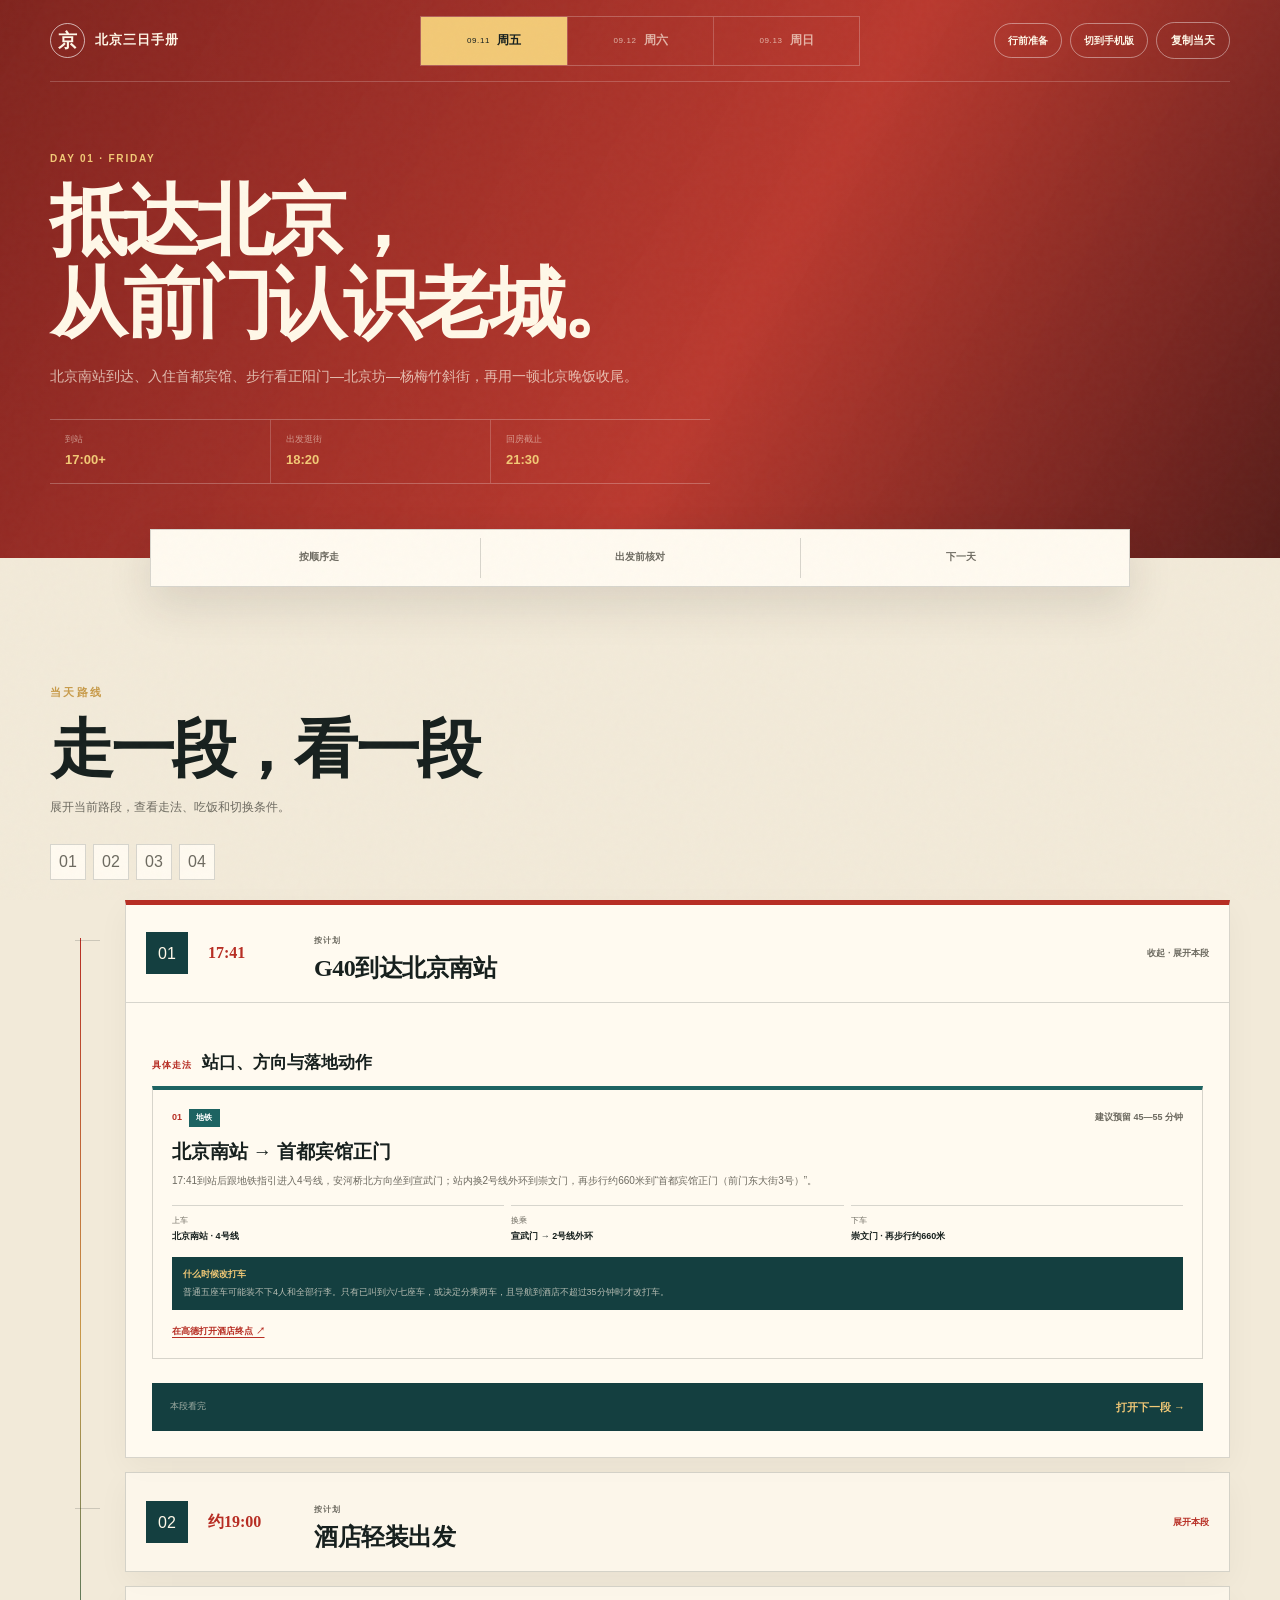
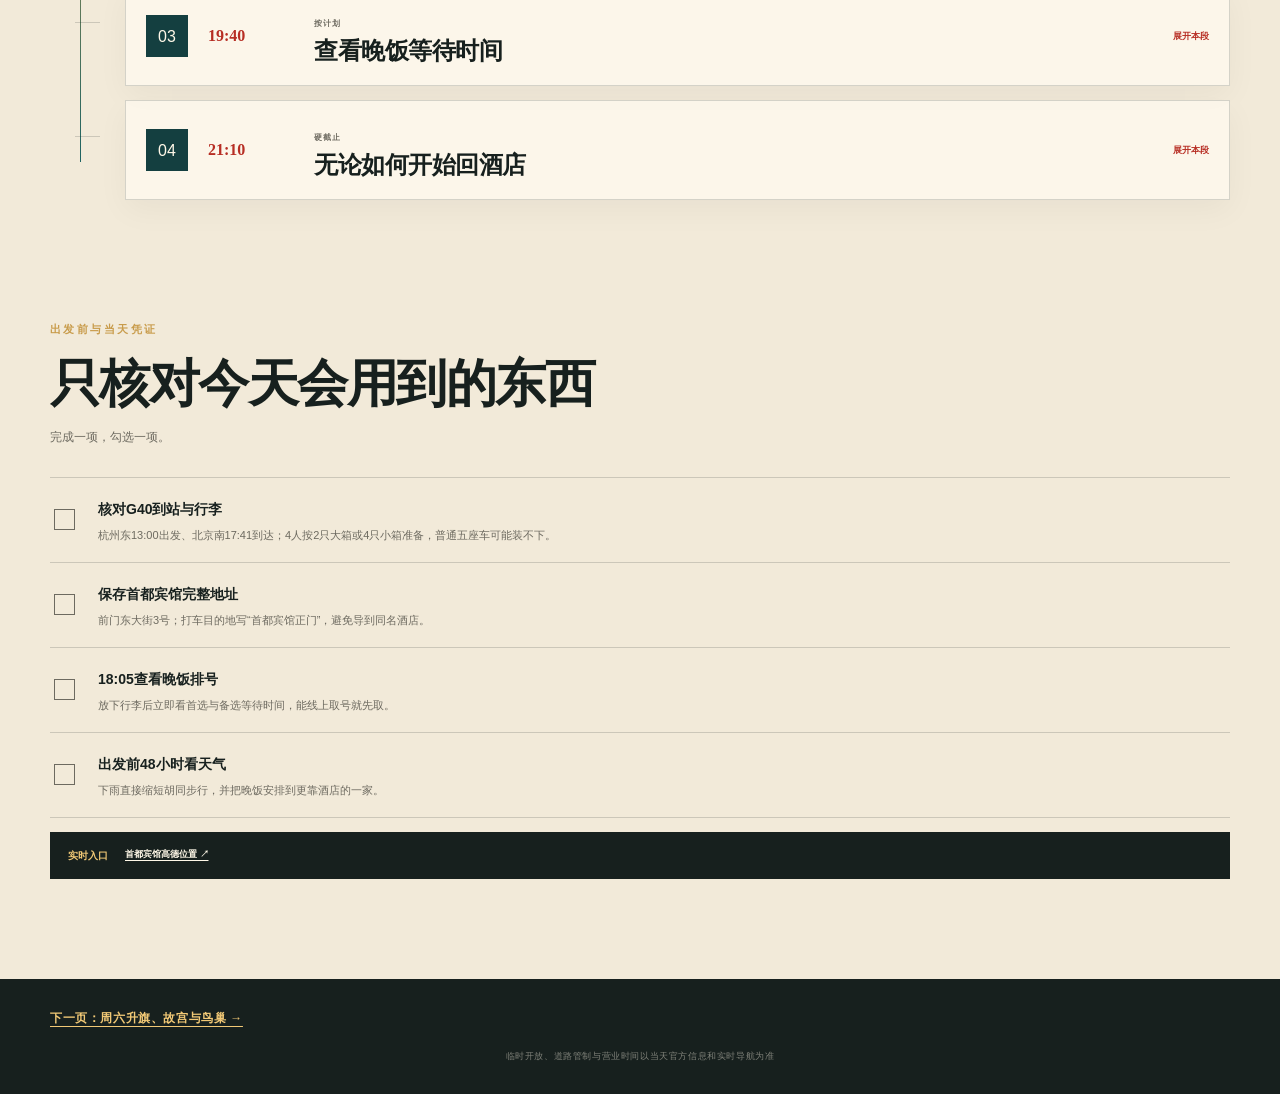
==== commit eefa1828: "Add final trip packing and weather checklist" ====
--- a/friday.html
+++ b/friday.html
@@ -17,7 +17,7 @@
         <a href="saturday.html"><small>09.12</small><b>周六</b></a>
         <a href="sunday.html"><small>09.13</small><b>周日</b></a>
       </div>
-      <div class="day-actions"><button id="viewMode" type="button" aria-pressed="false">切到手机版</button><button id="copyDay" type="button">复制当天</button></div>
+      <div class="day-actions"><a class="prepare-link" href="prepare.html">行前准备</a><button id="viewMode" type="button" aria-pressed="false">切到手机版</button><button id="copyDay" type="button">复制当天</button></div>
     </nav>
     <div class="daily-hero-inner">
       <p class="daily-sequence">DAY 01 · FRIDAY</p>
--- a/daily.css
+++ b/daily.css
@@ -534,3 +534,137 @@
   .journey-transport-details > div,
   .journey-switches > div { grid-template-columns: 1fr; }
 }
+
+/* Pre-trip field guide */
+.day-actions .prepare-link { min-height: 34px; padding: 8px 13px; display: inline-flex; align-items: center; border: 1px solid rgba(255,255,255,.42); border-radius: 999px; color: #fff8e8; background: transparent; cursor: pointer; font-size: 10px; font-weight: 800; text-decoration: none; white-space: nowrap; }
+.day-actions .prepare-link:hover,
+.day-actions .prepare-link.is-current { color: var(--ink); background: #f2c976; border-color: #f2c976; }
+body[data-day="prepare"] .daily-hero {
+  background:
+    linear-gradient(120deg, rgba(13,50,49,.99), rgba(22,79,77,.96) 58%, rgba(9,35,35,.99)),
+    repeating-linear-gradient(90deg, transparent 0 79px, rgba(255,255,255,.04) 80px 81px);
+}
+body[data-day="prepare"] .daily-hero::after { content: "备"; }
+.prep-main { background: var(--paper); }
+.prep-index { grid-template-columns: repeat(4, 1fr); }
+.prep-section { width: min(1180px, calc(100% - 48px)); margin: 0 auto; padding: 92px 0 0; scroll-margin-top: 18px; }
+.prep-section:last-child { padding-bottom: 100px; }
+.prep-heading { max-width: 780px; margin-bottom: 28px; }
+.prep-heading h2 { margin: 0; font: 700 clamp(38px, 4.5vw, 58px)/1.12 var(--display); letter-spacing: -.04em; }
+.prep-heading > p:last-child { margin: 12px 0 0; color: var(--muted); font-size: 12px; line-height: 1.75; }
+.deadline-grid { display: grid; grid-template-columns: repeat(2, minmax(0, 1fr)); gap: 12px; }
+.deadline-card { min-height: 300px; padding: 25px; display: flex; flex-direction: column; border: 1px solid var(--line); border-top: 5px solid var(--jade); background: var(--cream); }
+.deadline-card.done { border-top-color: var(--jade); background: rgba(22,79,77,.07); }
+.deadline-card.done > span { color: var(--jade); }
+.deadline-card.wide { min-height: 220px; grid-column: 1 / -1; }
+.deadline-card > span { color: var(--cinnabar); font-size: 9px; font-weight: 900; letter-spacing: .1em; }
+.deadline-card time { margin-top: 12px; color: var(--jade-dark); font: 800 28px/1 var(--display); }
+.deadline-card h3 { margin: 9px 0 10px; font: 700 27px/1.2 var(--display); }
+.deadline-card p { margin: 0; color: var(--ink); font-size: 11px; line-height: 1.78; }
+.deadline-card small { margin-top: 14px; padding-top: 13px; color: var(--muted); border-top: 1px solid var(--line); font-size: 9px; line-height: 1.7; }
+.deadline-card a { width: fit-content; margin-top: auto; padding-top: 18px; color: var(--cinnabar); font-size: 9px; font-weight: 900; text-underline-offset: 4px; }
+.prep-checks { margin-top: 14px; display: grid; grid-template-columns: repeat(2, minmax(0, 1fr)); gap: 10px; }
+.prep-checks label { min-height: 100px; padding: 17px; display: grid; grid-template-columns: 24px minmax(0,1fr); gap: 12px; align-items: start; border: 1px solid var(--line); background: rgba(255,250,240,.62); cursor: pointer; }
+.prep-checks label > span { display: none; }
+.prep-checks input { width: 18px; height: 18px; margin: 2px 0 0; accent-color: var(--cinnabar); }
+.prep-checks input:disabled { opacity: 1; cursor: default; }
+.prep-checks label > div { min-width: 0; }
+.prep-checks b { font-size: 11px; }
+.prep-checks p { margin: 5px 0 0; color: var(--muted); font-size: 9px; line-height: 1.65; }
+.prep-checks label:has(input:checked) { border-color: var(--jade); background: rgba(22,79,77,.08); }
+.prep-checks label:has(input:checked) b { text-decoration: line-through; color: var(--muted); }
+.train-grid { display: grid; grid-template-columns: repeat(2, minmax(0, 1fr)); gap: 12px; }
+.train-grid article { padding: 25px; color: #fff8e8; background: var(--jade-dark); border-top: 5px solid #f2c976; }
+.train-grid article > span { color: #f2c976; font-size: 9px; font-weight: 900; letter-spacing: .1em; }
+.train-grid h3 { margin: 9px 0 22px; font: 800 42px/1 var(--display); }
+.train-grid dl { margin: 0; display: grid; grid-template-columns: repeat(3, minmax(0,1fr)); border-top: 1px solid rgba(255,255,255,.18); }
+.train-grid dl div { padding: 13px 10px 2px 0; }
+.train-grid dt { color: rgba(255,248,232,.55); font-size: 8px; }
+.train-grid dd { margin: 4px 0 0; color: #fff8e8; font-size: 12px; font-weight: 900; }
+.transport-callout { margin-top: 12px; display: grid; grid-template-columns: repeat(2, minmax(0,1fr)); border: 1px solid var(--line); background: var(--cream); }
+.transport-callout > div { padding: 23px; }
+.transport-callout > div + div { border-left: 1px solid var(--line); }
+.transport-callout span { color: var(--cinnabar); font-size: 9px; font-weight: 900; }
+.transport-callout h3 { margin: 9px 0 7px; font: 700 23px/1.25 var(--display); }
+.transport-callout p { margin: 0; color: var(--muted); font-size: 10px; line-height: 1.75; }
+.weather-grid { display: grid; grid-template-columns: repeat(3, minmax(0, 1fr)); gap: 12px; }
+.weather-grid article { min-height: 190px; padding: 23px; color: #fff8e8; background: var(--jade-dark); border-top: 5px solid #f2c976; }
+.weather-grid span { color: #f2c976; font-size: 9px; font-weight: 900; letter-spacing: .1em; }
+.weather-grid h3 { margin: 11px 0 12px; font: 700 27px/1.18 var(--display); }
+.weather-grid p { margin: 0; color: rgba(255,248,232,.72); font-size: 10px; line-height: 1.8; }
+.weather-summary,
+.packing-allocation { margin-top: 12px; padding: 18px 20px; display: grid; grid-template-columns: 150px minmax(0,1fr); gap: 16px; border: 1px solid var(--line); background: rgba(200,155,74,.09); }
+.weather-summary b,
+.packing-allocation b { color: var(--cinnabar); font-size: 11px; }
+.weather-summary span,
+.packing-allocation span { color: var(--muted); font-size: 10px; line-height: 1.7; }
+.packing-grid { display: grid; grid-template-columns: repeat(2, minmax(0, 1fr)); gap: 12px; align-items: start; }
+.packing-grid article { padding: 22px; border: 1px solid var(--line); background: var(--cream); }
+.packing-grid article > span { color: var(--cinnabar); font-size: 9px; font-weight: 900; letter-spacing: .1em; }
+.packing-grid h3 { margin: 8px 0 17px; font: 700 23px/1.25 var(--display); }
+.packing-grid ul { margin: 0; padding: 0; list-style: none; }
+.packing-grid li { padding: 12px 0; border-top: 1px solid var(--line); }
+.packing-grid label { display: flex; gap: 9px; align-items: center; cursor: pointer; }
+.packing-grid input { width: 16px; height: 16px; margin: 0; accent-color: var(--cinnabar); }
+.packing-grid b { font-size: 10px; }
+.packing-grid small { display: block; margin: 5px 0 0 25px; color: var(--muted); font-size: 8px; line-height: 1.6; }
+.packing-grid li:has(input:checked) b { text-decoration: line-through; color: var(--muted); }
+.concert-bag { margin-top: 12px; padding: 24px; display: grid; grid-template-columns: minmax(0,.8fr) minmax(0,1.2fr); gap: 28px; color: #fff8e8; background: var(--red-dark); border-top: 5px solid #f2c976; }
+.concert-bag span { color: #f2c976; font-size: 9px; font-weight: 900; letter-spacing: .1em; }
+.concert-bag h3 { margin: 9px 0 10px; font: 700 26px/1.2 var(--display); }
+.concert-bag p { margin: 0; color: rgba(255,248,232,.72); font-size: 10px; line-height: 1.75; }
+.concert-bag ul { margin: 0; padding: 0; list-style: none; }
+.concert-bag li { padding: 10px 0; color: rgba(255,248,232,.72); border-top: 1px solid rgba(255,255,255,.14); font-size: 10px; line-height: 1.65; }
+.concert-bag li:first-child { border-top: 0; }
+.concert-bag li b { color: #f2c976; }
+.carry-grid { display: grid; grid-template-columns: repeat(3, minmax(0,1fr)); gap: 12px; }
+.carry-grid article { min-height: 210px; padding: 22px; color: #fff8e8; background: var(--red-dark); border-top: 5px solid #f2c976; }
+.carry-grid article:nth-child(2) { background: var(--jade-dark); }
+.carry-grid span { color: #f2c976; font-size: 9px; font-weight: 900; letter-spacing: .1em; }
+.carry-grid h3 { margin: 10px 0; font: 700 24px/1.2 var(--display); }
+.carry-grid p { margin: 0; color: rgba(255,248,232,.72); font-size: 10px; line-height: 1.8; }
+.pending-strip { margin-top: 14px; padding: 18px 20px; display: grid; grid-template-columns: 150px minmax(0,1fr); gap: 16px; color: var(--ink); border: 1px solid rgba(183,46,36,.35); background: rgba(183,46,36,.08); }
+.pending-strip b { color: var(--cinnabar); font-size: 11px; }
+.pending-strip span { font-size: 10px; line-height: 1.7; }
+.local-save-note { margin: 12px 0 0; color: var(--muted); font-size: 9px; }
+
+body[data-view="mobile"] .prep-section { width: calc(100% - 28px); padding-top: 62px; }
+body[data-view="mobile"][data-day="prepare"] .daily-hero-inner h1 { font-size: 34px; line-height: 1.14; }
+body[data-view="mobile"] .prep-index { grid-template-columns: repeat(2, 1fr); }
+body[data-view="mobile"] .deadline-grid,
+body[data-view="mobile"] .prep-checks,
+body[data-view="mobile"] .train-grid,
+body[data-view="mobile"] .transport-callout,
+body[data-view="mobile"] .weather-grid,
+body[data-view="mobile"] .packing-grid,
+body[data-view="mobile"] .carry-grid { grid-template-columns: 1fr; }
+body[data-view="mobile"] .deadline-card { min-height: 0; }
+body[data-view="mobile"] .transport-callout > div + div { border-left: 0; border-top: 1px solid var(--line); }
+body[data-view="mobile"] .train-grid dl { grid-template-columns: 1fr; }
+body[data-view="mobile"] .train-grid dl div + div { border-top: 1px solid rgba(255,255,255,.12); }
+body[data-view="mobile"] .pending-strip,
+body[data-view="mobile"] .weather-summary,
+body[data-view="mobile"] .packing-allocation,
+body[data-view="mobile"] .concert-bag { grid-template-columns: 1fr; gap: 8px; }
+
+@media (max-width: 820px) {
+  .day-actions .prepare-link { padding: 7px 9px; font-size: 8px; }
+  .prep-section { width: calc(100% - 28px); padding-top: 68px; }
+  .deadline-grid,
+  .prep-checks,
+  .train-grid,
+  .weather-grid,
+  .packing-grid,
+  .carry-grid { grid-template-columns: 1fr; }
+  .deadline-card { min-height: 0; }
+}
+
+@media (max-width: 560px) {
+  .prep-index { grid-template-columns: repeat(2, 1fr); }
+  .transport-callout { grid-template-columns: 1fr; }
+  .transport-callout > div + div { border-left: 0; border-top: 1px solid var(--line); }
+  .pending-strip,
+  .weather-summary,
+  .packing-allocation,
+  .concert-bag { grid-template-columns: 1fr; gap: 8px; }
+}
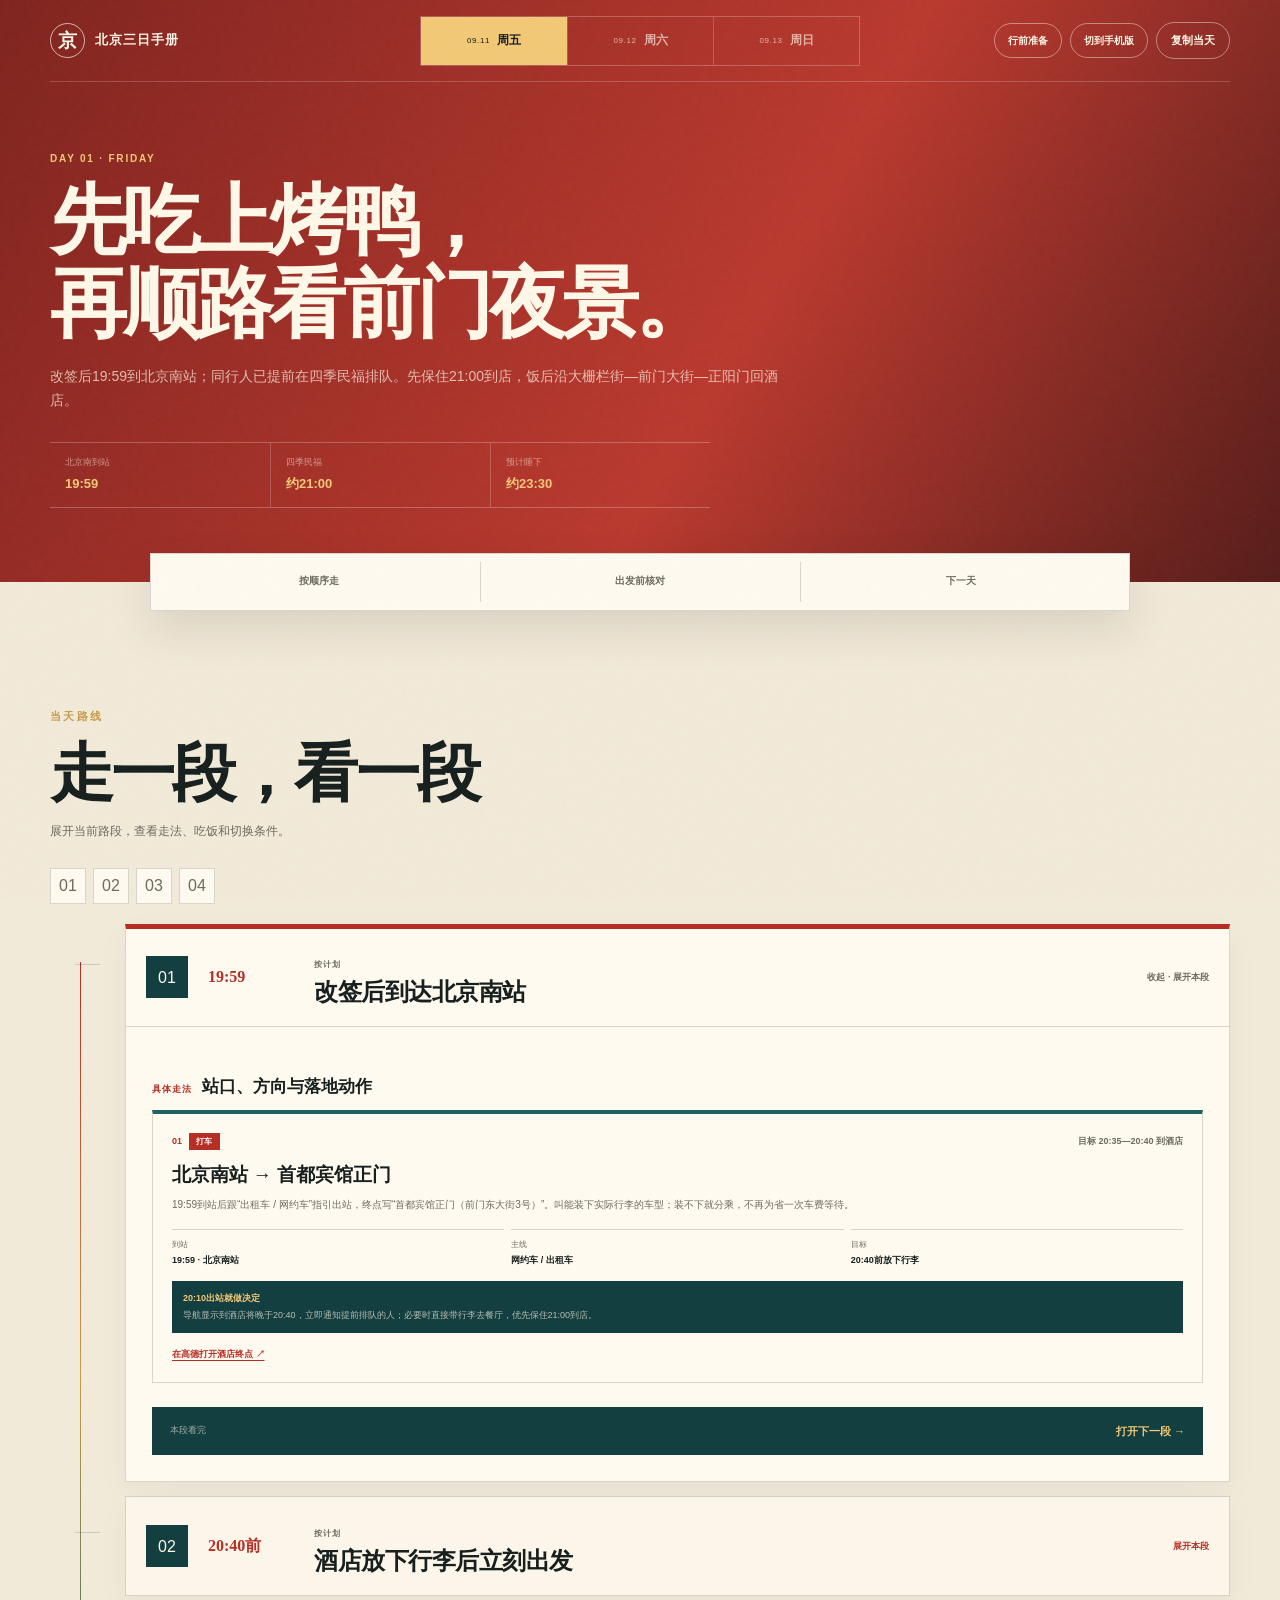
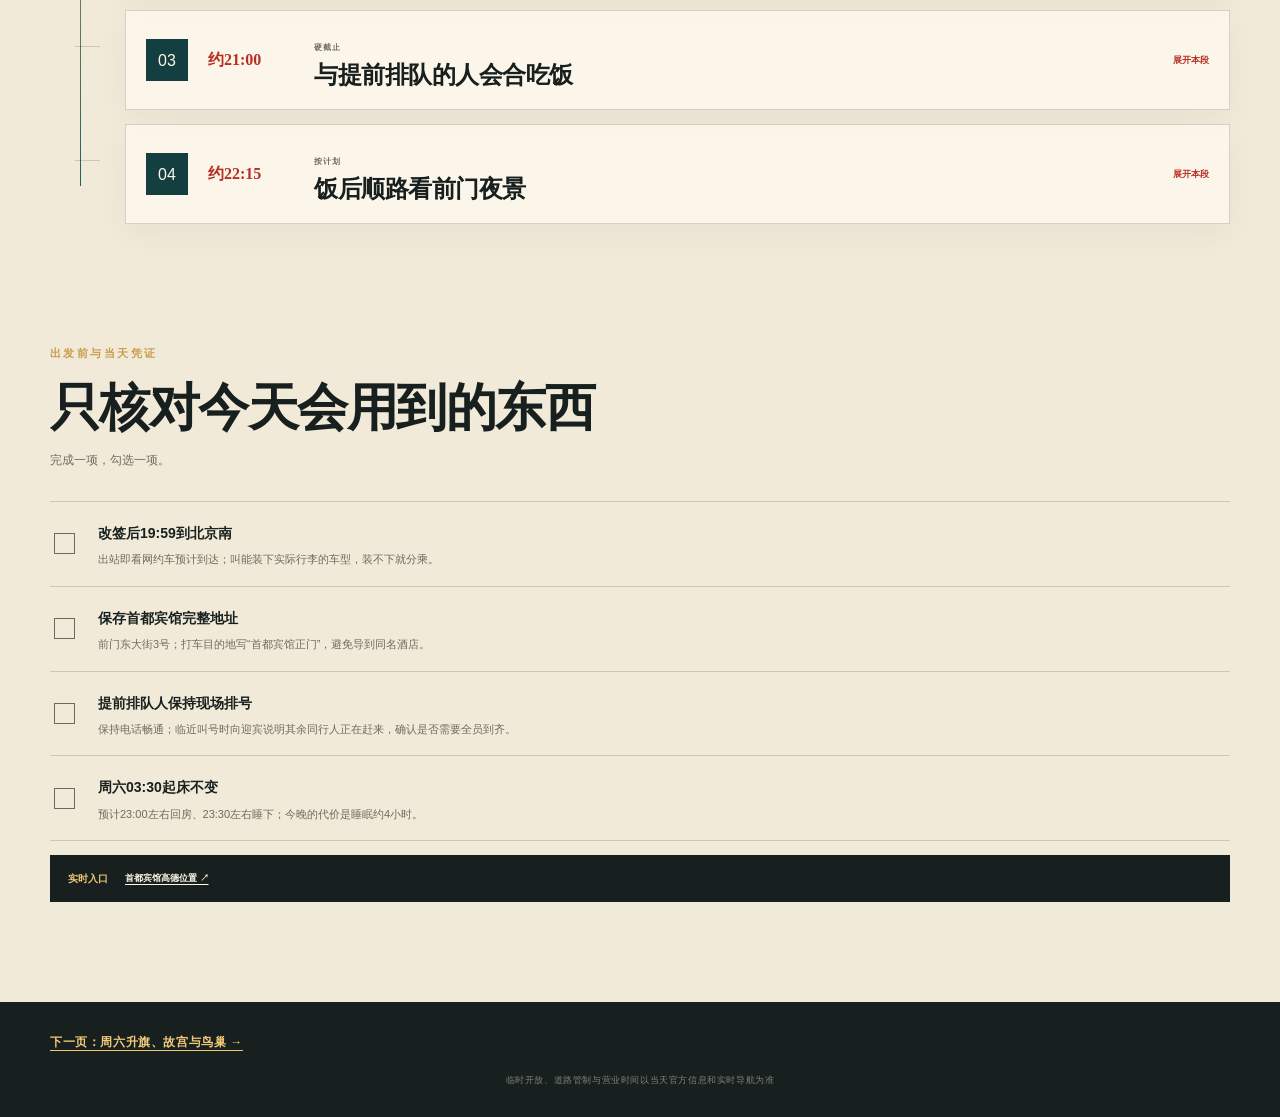
==== commit f1541a9c: "Update Friday late-arrival plan" ====
--- a/friday.html
+++ b/friday.html
@@ -3,8 +3,8 @@
 <head>
   <meta charset="utf-8">
   <meta name="viewport" content="width=device-width, initial-scale=1">
-  <meta name="description" content="2026年9月11日北京周五抵达、前门老城与晚餐完整执行页">
-  <title>周五｜抵达北京与前门老城</title>
+  <meta name="description" content="2026年9月11日北京周五晚到、四季民福与前门夜景完整执行页">
+  <title>周五｜四季民福与前门夜景</title>
   <link rel="stylesheet" href="styles.css">
   <link rel="stylesheet" href="daily.css">
 </head>
@@ -21,9 +21,9 @@
     </nav>
     <div class="daily-hero-inner">
       <p class="daily-sequence">DAY 01 · FRIDAY</p>
-      <h1>抵达北京，<br>从前门认识老城。</h1>
-      <p>北京南站到达、入住首都宾馆、步行看正阳门—北京坊—杨梅竹斜街，再用一顿北京晚饭收尾。</p>
-      <dl><div><dt>到站</dt><dd>17:00+</dd></div><div><dt>出发逛街</dt><dd>18:20</dd></div><div><dt>回房截止</dt><dd>21:30</dd></div></dl>
+      <h1>先吃上烤鸭，<br>再顺路看前门夜景。</h1>
+      <p>改签后19:59到北京南站；同行人已提前在四季民福排队。先保住21:00到店，饭后沿大栅栏街—前门大街—正阳门回酒店。</p>
+      <dl><div><dt>北京南到站</dt><dd>19:59</dd></div><div><dt>四季民福</dt><dd>约21:00</dd></div><div><dt>预计睡下</dt><dd>约23:30</dd></div></dl>
     </div>
   </header>
   <main class="daily-page-main">
--- a/daily.css
+++ b/daily.css
@@ -245,6 +245,10 @@
 }
 
 @media (max-width: 560px) {
+  .day-switcher { padding-top: 12px; grid-template-columns: 1fr; gap: 8px; }
+  .daily-brand { grid-row: 1; grid-column: 1; }
+  .day-actions { grid-row: 2; grid-column: 1; width: 100%; min-width: 0; justify-self: stretch; justify-content: flex-start; }
+  .day-tabs { grid-row: 3; grid-column: 1; }
   .day-switcher,
   .daily-hero-inner,
   .daily-index,
@@ -255,7 +259,8 @@
   .daily-brand b { font-size: 11px; }
   #copyDay { padding: 7px 10px; font-size: 9px; }
   .day-tabs a { min-width: 0; padding-left: 8px; padding-right: 8px; }
-  .daily-hero-inner h1 { font-size: 43px; }
+  .daily-hero-inner h1 { font-size: 40px; }
+  body[data-day="prepare"] .daily-hero-inner h1 { font-size: 34px; }
   .daily-hero-inner dl { grid-template-columns: 1fr; }
   .daily-hero-inner dl div + div { border-left: 0; border-top: 1px solid rgba(255,255,255,.2); }
   .daily-index { margin-top: -20px; }
@@ -279,8 +284,11 @@
 
 /* Sequential field guide: route and its instructions live in the same card. */
 .day-actions { min-width: 200px; justify-self: end; justify-content: flex-end; display: flex; align-items: center; gap: 8px; }
-.day-actions button { min-height: 34px; padding: 8px 13px; border: 1px solid rgba(255,255,255,.42); border-radius: 999px; color: #fff8e8; background: transparent; cursor: pointer; font-size: 10px; font-weight: 800; }
-.day-actions button:hover { color: var(--ink); background: #f2c976; border-color: #f2c976; }
+.day-actions button,
+.day-actions .prepare-link { min-height: 34px; padding: 8px 13px; display: inline-flex; align-items: center; border: 1px solid rgba(255,255,255,.42); border-radius: 999px; color: #fff8e8; background: transparent; cursor: pointer; font-size: 10px; font-weight: 800; text-decoration: none; white-space: nowrap; }
+.day-actions button:hover,
+.day-actions .prepare-link:hover,
+.day-actions .prepare-link.is-current { color: var(--ink); background: #f2c976; border-color: #f2c976; }
 #copyDay { justify-self: auto; }
 .daily-index { grid-template-columns: repeat(3, 1fr); }
 
@@ -390,19 +398,24 @@
 body[data-view="mobile"] { background: #162523; }
 body[data-view="mobile"] .daily-hero,
 body[data-view="mobile"] .daily-page-main,
+body[data-view="mobile"] .prep-main,
 body[data-view="mobile"] .daily-footer { width: min(480px, 100%); margin-left: auto; margin-right: auto; box-shadow: 0 0 60px rgba(0,0,0,.22); }
 body[data-view="mobile"] .daily-page-main { background: var(--paper); }
 body[data-view="mobile"] .daily-hero { min-height: 390px; }
-body[data-view="mobile"] .day-switcher { width: calc(100% - 24px); min-height: 64px; grid-template-columns: 1fr auto; gap: 10px; }
+body[data-view="mobile"] .day-switcher { width: calc(100% - 24px); min-height: 64px; padding-top: 12px; grid-template-columns: 1fr; gap: 8px; }
 body[data-view="mobile"] .daily-brand { min-width: 0; }
 body[data-view="mobile"] .daily-brand b { display: none; }
-body[data-view="mobile"] .day-tabs { grid-row: 2; grid-column: 1 / -1; width: 100%; height: 46px; margin-bottom: 10px; }
+body[data-view="mobile"] .daily-brand { grid-row: 1; grid-column: 1; }
+body[data-view="mobile"] .day-actions { grid-row: 2; grid-column: 1; width: 100%; justify-self: stretch; justify-content: flex-start; }
+body[data-view="mobile"] .day-tabs { grid-row: 3; grid-column: 1; width: 100%; height: 46px; margin-bottom: 10px; }
 body[data-view="mobile"] .day-tabs a { min-width: 0; flex: 1 1 0; padding: 7px; }
 body[data-view="mobile"] .day-actions { gap: 5px; }
 body[data-view="mobile"] .day-actions { min-width: 0; }
 body[data-view="mobile"] .day-actions button { min-height: 32px; padding: 7px 9px; font-size: 8px; }
+body[data-view="mobile"] .day-actions .prepare-link { min-height: 32px; padding: 7px 9px; font-size: 8px; }
 body[data-view="mobile"] .daily-hero-inner { width: calc(100% - 28px); padding: 42px 0 52px; }
 body[data-view="mobile"] .daily-hero-inner h1 { font-size: 40px; line-height: 1.12; }
+body[data-view="mobile"][data-day="prepare"] .daily-hero-inner h1 { font-size: 34px; line-height: 1.14; }
 body[data-view="mobile"] .daily-hero-inner > p:not(.daily-sequence) { font-size: 12px; }
 body[data-view="mobile"] .daily-hero-inner dl { grid-template-columns: 1fr; }
 body[data-view="mobile"] .daily-hero-inner dl div + div { border-left: 0; border-top: 1px solid rgba(255,255,255,.2); }
@@ -528,7 +541,8 @@
 
 @media (max-width: 820px) {
   .day-actions { gap: 5px; }
-  .day-actions button { padding: 7px 9px; font-size: 8px; }
+  .day-actions button,
+  .day-actions .prepare-link { padding: 7px 9px; font-size: 8px; }
   .daily-journey { width: calc(100% - 28px); padding-top: 64px; }
   .journey-traffic-grid,
   .journey-transport-details > div,
@@ -536,16 +550,13 @@
 }
 
 /* Pre-trip field guide */
-.day-actions .prepare-link { min-height: 34px; padding: 8px 13px; display: inline-flex; align-items: center; border: 1px solid rgba(255,255,255,.42); border-radius: 999px; color: #fff8e8; background: transparent; cursor: pointer; font-size: 10px; font-weight: 800; text-decoration: none; white-space: nowrap; }
-.day-actions .prepare-link:hover,
-.day-actions .prepare-link.is-current { color: var(--ink); background: #f2c976; border-color: #f2c976; }
 body[data-day="prepare"] .daily-hero {
   background:
     linear-gradient(120deg, rgba(13,50,49,.99), rgba(22,79,77,.96) 58%, rgba(9,35,35,.99)),
     repeating-linear-gradient(90deg, transparent 0 79px, rgba(255,255,255,.04) 80px 81px);
 }
 body[data-day="prepare"] .daily-hero::after { content: "备"; }
-.prep-main { background: var(--paper); }
+.prep-main { overflow: visible; background: var(--paper); }
 .prep-index { grid-template-columns: repeat(4, 1fr); }
 .prep-section { width: min(1180px, calc(100% - 48px)); margin: 0 auto; padding: 92px 0 0; scroll-margin-top: 18px; }
 .prep-section:last-child { padding-bottom: 100px; }
@@ -554,9 +565,11 @@
 .prep-heading > p:last-child { margin: 12px 0 0; color: var(--muted); font-size: 12px; line-height: 1.75; }
 .deadline-grid { display: grid; grid-template-columns: repeat(2, minmax(0, 1fr)); gap: 12px; }
 .deadline-card { min-height: 300px; padding: 25px; display: flex; flex-direction: column; border: 1px solid var(--line); border-top: 5px solid var(--jade); background: var(--cream); }
+.deadline-card.urgent { border-top-color: var(--cinnabar); box-shadow: 0 12px 34px rgba(153,38,29,.08); }
 .deadline-card.done { border-top-color: var(--jade); background: rgba(22,79,77,.07); }
 .deadline-card.done > span { color: var(--jade); }
 .deadline-card.wide { min-height: 220px; grid-column: 1 / -1; }
+.deadline-card.pending { border-top-style: dashed; }
 .deadline-card > span { color: var(--cinnabar); font-size: 9px; font-weight: 900; letter-spacing: .1em; }
 .deadline-card time { margin-top: 12px; color: var(--jade-dark); font: 800 28px/1 var(--display); }
 .deadline-card h3 { margin: 9px 0 10px; font: 700 27px/1.2 var(--display); }
@@ -617,6 +630,9 @@
 .concert-bag li { padding: 10px 0; color: rgba(255,248,232,.72); border-top: 1px solid rgba(255,255,255,.14); font-size: 10px; line-height: 1.65; }
 .concert-bag li:first-child { border-top: 0; }
 .concert-bag li b { color: #f2c976; }
+.concert-bag label { display: flex; gap: 9px; align-items: center; cursor: pointer; }
+.concert-bag input { width: 16px; height: 16px; margin: 0; accent-color: #f2c976; }
+.concert-bag li:has(input:checked) b { text-decoration: line-through; color: rgba(255,248,232,.5); }
 .carry-grid { display: grid; grid-template-columns: repeat(3, minmax(0,1fr)); gap: 12px; }
 .carry-grid article { min-height: 210px; padding: 22px; color: #fff8e8; background: var(--red-dark); border-top: 5px solid #f2c976; }
 .carry-grid article:nth-child(2) { background: var(--jade-dark); }
@@ -629,7 +645,6 @@
 .local-save-note { margin: 12px 0 0; color: var(--muted); font-size: 9px; }
 
 body[data-view="mobile"] .prep-section { width: calc(100% - 28px); padding-top: 62px; }
-body[data-view="mobile"][data-day="prepare"] .daily-hero-inner h1 { font-size: 34px; line-height: 1.14; }
 body[data-view="mobile"] .prep-index { grid-template-columns: repeat(2, 1fr); }
 body[data-view="mobile"] .deadline-grid,
 body[data-view="mobile"] .prep-checks,
@@ -642,13 +657,12 @@
 body[data-view="mobile"] .transport-callout > div + div { border-left: 0; border-top: 1px solid var(--line); }
 body[data-view="mobile"] .train-grid dl { grid-template-columns: 1fr; }
 body[data-view="mobile"] .train-grid dl div + div { border-top: 1px solid rgba(255,255,255,.12); }
-body[data-view="mobile"] .pending-strip,
+body[data-view="mobile"] .pending-strip { grid-template-columns: 1fr; gap: 5px; }
 body[data-view="mobile"] .weather-summary,
 body[data-view="mobile"] .packing-allocation,
 body[data-view="mobile"] .concert-bag { grid-template-columns: 1fr; gap: 8px; }
 
 @media (max-width: 820px) {
-  .day-actions .prepare-link { padding: 7px 9px; font-size: 8px; }
   .prep-section { width: calc(100% - 28px); padding-top: 68px; }
   .deadline-grid,
   .prep-checks,
@@ -663,8 +677,5 @@
   .prep-index { grid-template-columns: repeat(2, 1fr); }
   .transport-callout { grid-template-columns: 1fr; }
   .transport-callout > div + div { border-left: 0; border-top: 1px solid var(--line); }
-  .pending-strip,
-  .weather-summary,
-  .packing-allocation,
-  .concert-bag { grid-template-columns: 1fr; gap: 8px; }
-}
+  .pending-strip { grid-template-columns: 1fr; gap: 5px; }
+}
